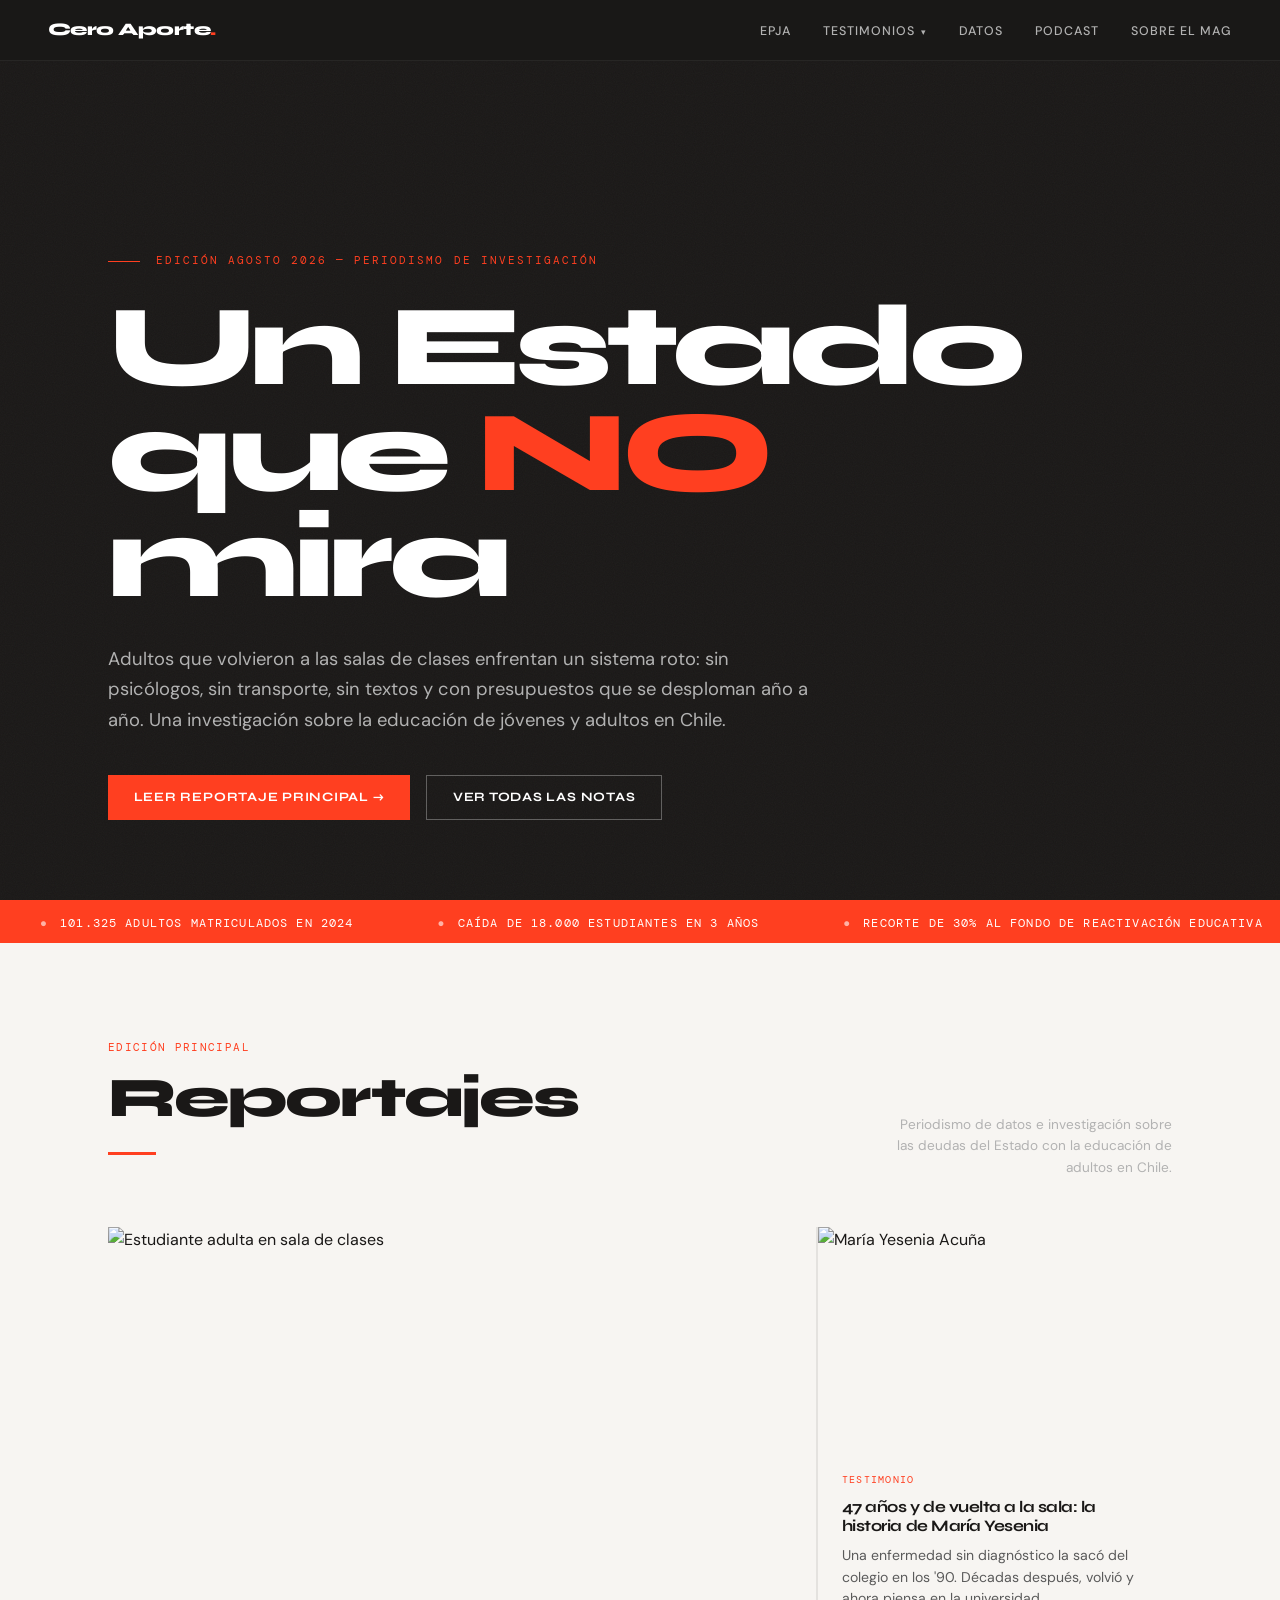
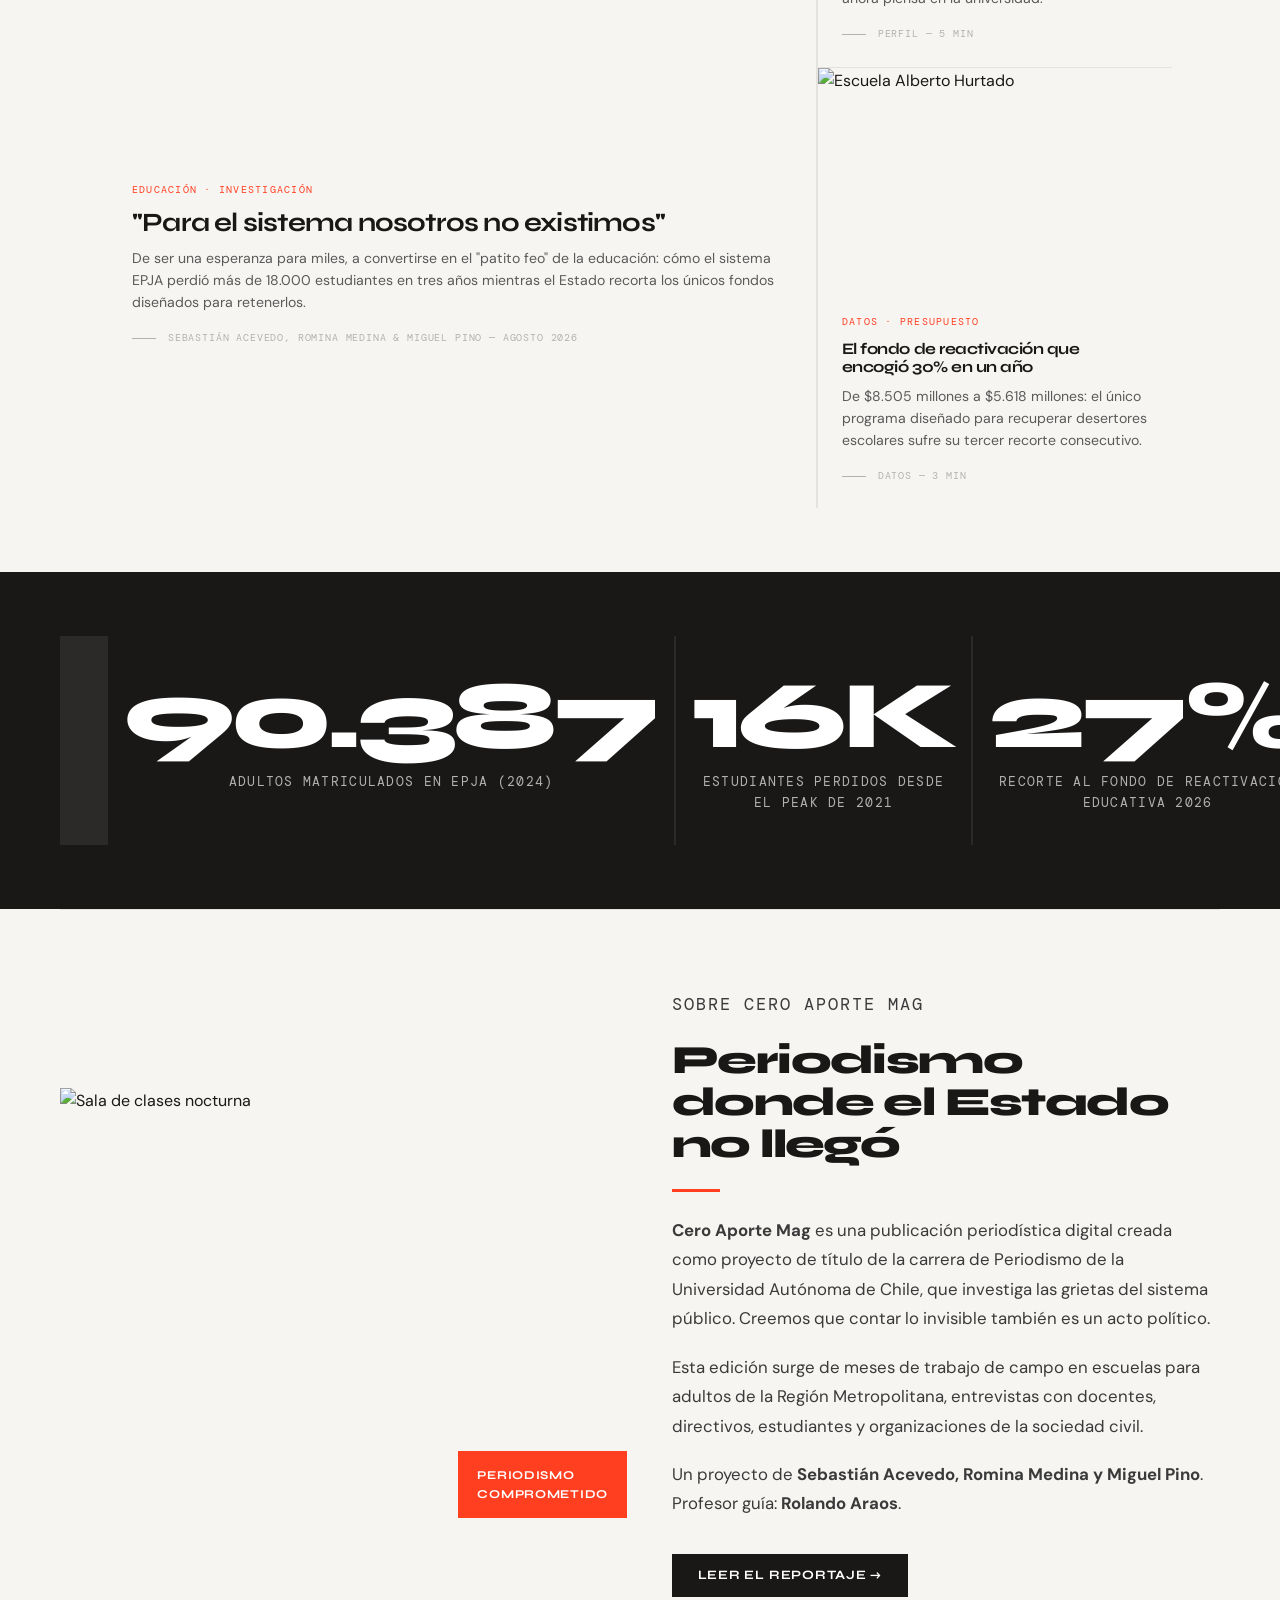
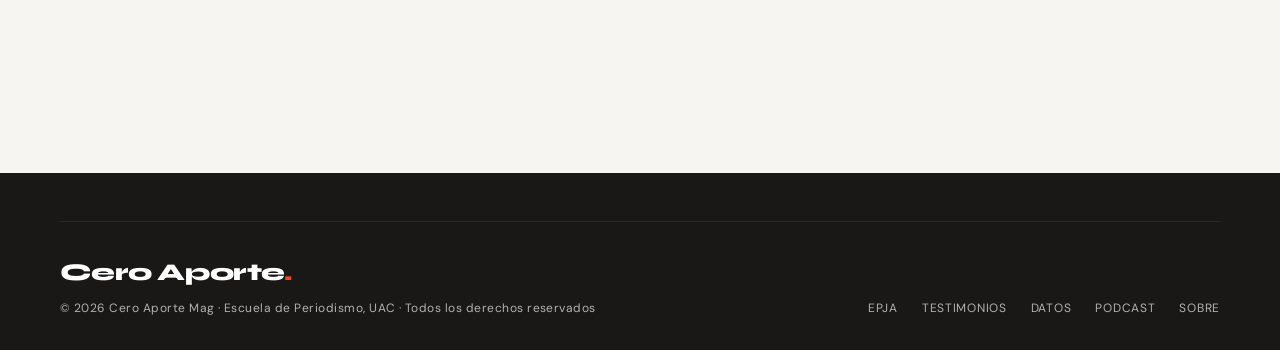
==== index.html @ fa1a77e3 "Update index.html" ====
<!DOCTYPE html>
<html lang="es">
<head>
  <meta charset="UTF-8" />
  <meta name="viewport" content="width=device-width, initial-scale=1.0" />
  <title>Cero Aporte Mag</title>
  <link rel="stylesheet" href="style.css" />
  <style>
    /* ---- PORTADA HERO ---- */
    .hero {
      min-height: 100vh;
      background: var(--black);
      display: flex;
      flex-direction: column;
      justify-content: flex-end;
      padding-bottom: 5rem;
      position: relative;
      overflow: hidden;
    }
    .hero-bg {
      position: absolute;
      inset: 0;
      background:
        linear-gradient(to bottom, rgba(26,24,23,0.55) 0%, rgba(26,24,23,0.92) 70%),
        url('https://i.imgur.com/hhMjm9A.jpeg') center/cover no-repeat;
    }
    .hero-noise {
      position: absolute;
      inset: 0;
      opacity: 0.04;
      background-image: url("data:image/svg+xml,%3Csvg viewBox='0 0 200 200' xmlns='http://www.w3.org/2000/svg'%3E%3Cfilter id='n'%3E%3CfeTurbulence type='fractalNoise' baseFrequency='0.9' numOctaves='4'/%3E%3C/filter%3E%3Crect width='100%25' height='100%25' filter='url(%23n)'/%3E%3C/svg%3E");
      background-size: 200px;
    }
    .hero-inner {
      position: relative;
      z-index: 2;
      max-width: var(--max-w);
      width: 100%;
      margin: 0 auto;
      padding: 0 clamp(1.5rem, 5vw, 3rem);
    }
    .hero-edition {
      font-family: var(--font-mono);
      font-size: 0.7rem;
      letter-spacing: 0.18em;
      text-transform: uppercase;
      color: var(--red);
      margin-bottom: 1.5rem;
      display: flex;
      align-items: center;
      gap: 1rem;
    }
    .hero-edition::before {
      content: '';
      display: inline-block;
      width: 2rem;
      height: 1px;
      background: var(--red);
    }
    .hero-headline {
      font-family: var(--font-display);
      font-size: clamp(3.5rem, 9vw, 8rem);
      font-weight: 800;
      letter-spacing: -0.05em;
      line-height: 0.92;
      color: var(--white);
      margin-bottom: 2rem;
      max-width: 16ch;
    }
    .hero-headline em {
      font-style: normal;
      color: var(--red);
    }
    .hero-deck {
      font-size: clamp(0.95rem, 1.5vw, 1.15rem);
      color: var(--greige);
      max-width: 55ch;
      line-height: 1.65;
      margin-bottom: 2.5rem;
    }
    .hero-actions { display: flex; gap: 1rem; flex-wrap: wrap; }

    /* ---- BAJADA LIVE TICKER ---- */
    .ticker-bar {
      background: var(--red);
      padding: 0.55rem 0;
      overflow: hidden;
      white-space: nowrap;
    }
    .ticker-track {
      display: inline-block;
      animation: ticker 28s linear infinite;
    }
    .ticker-track span {
      font-family: var(--font-mono);
      font-size: 0.72rem;
      letter-spacing: 0.1em;
      text-transform: uppercase;
      color: var(--white);
      padding: 0 2.5rem;
    }
    .ticker-track span::before {
      content: '●';
      margin-right: 0.75rem;
      opacity: 0.6;
    }
    @keyframes ticker {
      from { transform: translateX(0); }
      to   { transform: translateX(-50%); }
    }

    /* ---- GRID EDICIONES ---- */
    .ediciones { padding: 6rem 0 4rem; }
    .ediciones-header {
      display: flex;
      justify-content: space-between;
      align-items: flex-end;
      margin-bottom: 3rem;
      flex-wrap: wrap;
      gap: 1rem;
    }
    .stories-grid {
      display: grid;
      grid-template-columns: 2fr 1fr;
      grid-template-rows: auto auto;
      gap: 1.5px;
      background: rgba(0,0,0,0.08);
    }
    .story-card {
      position: relative;
      overflow: hidden;
      display: block;
      background: var(--cream);
      text-decoration: none;
    }
    .story-card:hover .story-img { transform: scale(1.04); }
    .story-card:hover .story-title { color: var(--red); }
    .story-img {
      width: 100%;
      aspect-ratio: 16/10;
      object-fit: cover;
      transition: transform 0.5s var(--ease-out);
    }
    .story-card.featured .story-img { aspect-ratio: 4/3; }
    .story-body { padding: 1.5rem; }
    .story-rubric {
      font-family: var(--font-mono);
      font-size: 0.65rem;
      letter-spacing: 0.12em;
      text-transform: uppercase;
      color: var(--red);
      margin-bottom: 0.6rem;
    }
    .story-title {
      font-family: var(--font-display);
      font-size: clamp(1.1rem, 2.5vw, 1.65rem);
      font-weight: 700;
      letter-spacing: -0.03em;
      line-height: 1.15;
      color: var(--black);
      transition: color 0.2s;
      margin-bottom: 0.6rem;
    }
    .story-card:not(.featured) .story-title { font-size: 1rem; }
    .story-excerpt {
      font-size: 0.88rem;
      color: #5a5a5a;
      line-height: 1.55;
      display: -webkit-box;
      -webkit-line-clamp: 3;
      -webkit-box-orient: vertical;
      overflow: hidden;
    }
    .story-meta {
      display: flex;
      align-items: center;
      gap: 0.75rem;
      margin-top: 1rem;
      font-family: var(--font-mono);
      font-size: 0.65rem;
      letter-spacing: 0.08em;
      color: var(--greige);
      text-transform: uppercase;
    }
    .story-meta::before {
      content: '';
      display: inline-block;
      width: 1.5rem;
      height: 1px;
      background: var(--greige);
    }

    /* Story card principal ocupa 2 rows */
    .story-card.featured {
      grid-row: 1 / 3;
      grid-column: 1 / 2;
    }

    /* ---- STATS BAND ---- */
    .stats-band {
      background: var(--black);
      color: var(--white);
      padding: 4rem 0;
    }
    .stats-band .container {
      display: grid;
      grid-template-columns: repeat(3, 1fr);
      gap: 1px;
      background: rgba(255,255,255,0.08);
    }
    .stats-band .stat-block { background: var(--black); }
    .stats-band .stat-number { color: var(--white); }
    .stats-band .stat-label { color: var(--greige); }
    .stats-band .stat-block + .stat-block {
      border-left: 1px solid rgba(255,255,255,0.08);
    }

    /* ---- SOBRE EL MAG ---- */
    .about-strip {
      padding: 5rem 0;
      border-top: 1px solid rgba(0,0,0,0.08);
    }
    .about-inner {
      display: grid;
      grid-template-columns: 1fr 1fr;
      gap: 4rem;
      align-items: center;
    }
    .about-img-wrap { position: relative; }
    .about-img-wrap img {
      width: 100%;
      aspect-ratio: 4/3;
      object-fit: cover;
    }
    .about-img-badge {
      position: absolute;
      bottom: -1.2rem;
      right: -1.2rem;
      background: var(--red);
      color: var(--white);
      font-family: var(--font-display);
      font-size: 0.75rem;
      font-weight: 700;
      letter-spacing: 0.06em;
      text-transform: uppercase;
      padding: 0.9rem 1.2rem;
    }
    .about-text p {
      font-size: 1.05rem;
      line-height: 1.75;
      color: #3a3a3a;
      margin-bottom: 1.2rem;
    }

    @media (max-width: 900px) {
      .stories-grid { grid-template-columns: 1fr; }
      .story-card.featured { grid-row: auto; grid-column: auto; }
      .about-inner { grid-template-columns: 1fr; }
      .stats-band .container { grid-template-columns: 1fr; }
    }

    @media (max-width: 768px) {
      .about-text p {
        font-size: 0.95rem;
        line-height: 1.7;
        text-align: left;
        hyphens: none;
        -webkit-hyphens: none;
      }
      .about-inner { gap: 2rem; }
      .about-strip { padding: 3rem clamp(1.5rem, 5vw, 3rem); }
    }
  </style>
</head>
<body>

<!-- NAVEGACIÓN -->
<nav class="nav">
  <a href="index.html" class="nav-logo">Cero Aporte<span>.</span></a>
  <ul class="nav-links">
    <li><a href="reportaje-epja.html">EPJA</a></li>
    <li class="nav-dropdown">
      <a href="testimonios.html">Testimonios</a>
      <ul class="nav-submenu">
        <li><a href="testimonios.html#alberto-hurtado">Escuela Alberto Hurtado</a></li>
        <li><a href="testimonios.html#nuevo-bilbao">Instituto Nuevo Bilbao</a></li>
        <li><a href="testimonios.html#san-juan">Colegio San Juan de Las Condes</a></li>
      </ul>
    </li>
    <li><a href="datos.html">Datos</a></li>
    <li><a href="podcast.html">Podcast</a></li>
    <li><a href="index.html#sobre">Sobre el Mag</a></li>
  </ul>
</nav>

<!-- HERO -->
<section class="hero">
  <div class="hero-bg"></div>
  <div class="hero-noise"></div>
  <div class="hero-inner">
    <p class="hero-edition">Edición agosto 2026 — Periodismo de investigación</p>
    <h1 class="hero-headline">Un Estado que <em>NO</em> mira</h1>
    <p class="hero-deck">
      Adultos que volvieron a las salas de clases enfrentan un sistema roto: sin psicólogos, sin transporte, sin textos y con presupuestos que se desploman año a año. Una investigación sobre la educación de jóvenes y adultos en Chile.
    </p>
    <div class="hero-actions">
      <a href="reportaje-epja.html" class="btn btn-red">Leer reportaje principal →</a>
      <a href="#ediciones" class="btn btn-ghost">Ver todas las notas</a>
    </div>
  </div>
</section>

<!-- TICKER -->
<div class="ticker-bar" aria-hidden="true">
  <div class="ticker-track">
    <span>101.325 adultos matriculados en 2024</span>
    <span>Caída de 18.000 estudiantes en 3 años</span>
    <span>Recorte de 30% al Fondo de Reactivación Educativa</span>
    <span>EPJA: el nivel más bajo de matrícula en 9 años</span>
    <span>Sin psicólogos ni asistentes sociales en las escuelas nocturnas</span>
    <span>101.325 adultos matriculados en 2024</span>
    <span>Caída de 18.000 estudiantes en 3 años</span>
    <span>Recorte de 30% al Fondo de Reactivación Educativa</span>
    <span>EPJA: el nivel más bajo de matrícula en 9 años</span>
    <span>Sin psicólogos ni asistentes sociales en las escuelas nocturnas</span>
  </div>
</div>

<!-- GRID EDICIONES -->
<section class="ediciones" id="ediciones">
  <div class="container">
    <div class="ediciones-header reveal">
      <div>
        <p class="eyebrow">Edición principal</p>
        <h2 class="section-title">Reportajes</h2>
        <div class="rule-red"></div>
      </div>
      <p style="font-size:0.85rem;color:var(--greige);max-width:32ch;text-align:right;line-height:1.6;">
        Periodismo de datos e investigación sobre las deudas del Estado con la educación de adultos en Chile.
      </p>
    </div>

    <div class="stories-grid">
      <!-- CARD PRINCIPAL -->
      <a href="reportaje-epja.html" class="story-card featured reveal">
        <img class="story-img" src="https://i.imgur.com/mgB8DC3.jpeg" alt="Estudiante adulta en sala de clases" />
        <div class="story-body">
          <p class="story-rubric">Educación · Investigación</p>
          <h3 class="story-title">"Para el sistema nosotros no existimos"</h3>
          <p class="story-excerpt">De ser una esperanza para miles, a convertirse en el "patito feo" de la educación: cómo el sistema EPJA perdió más de 18.000 estudiantes en tres años mientras el Estado recorta los únicos fondos diseñados para retenerlos.</p>
          <div class="story-meta">Sebastián Acevedo, Romina Medina &amp; Miguel Pino — Agosto 2026</div>
        </div>
      </a>

      <!-- CARD SECUNDARIA 1 -->
      <a href="testimonios.html" class="story-card reveal">
        <img class="story-img" src="https://i.imgur.com/ohuOxqa.jpeg"alt="María Yesenia Acuña" />
        <div class="story-body">
          <p class="story-rubric">Testimonio</p>
          <h3 class="story-title">47 años y de vuelta a la sala: la historia de María Yesenia</h3>
          <p class="story-excerpt">Una enfermedad sin diagnóstico la sacó del colegio en los '90. Décadas después, volvió y ahora piensa en la universidad.</p>
          <div class="story-meta">Perfil — 5 min</div>
        </div>
      </a>

      <!-- CARD SECUNDARIA 2 -->
      <a href="reportaje-epja.html#presupuesto" class="story-card reveal">
        <img class="story-img" src="https://i.imgur.com/HYOk846.jpeg" alt="Escuela Alberto Hurtado" />
        <div class="story-body">
          <p class="story-rubric">Datos · Presupuesto</p>
          <h3 class="story-title">El fondo de reactivación que encogió 30% en un año</h3>
          <p class="story-excerpt">De $8.505 millones a $5.618 millones: el único programa diseñado para recuperar desertores escolares sufre su tercer recorte consecutivo.</p>
          <div class="story-meta">Datos — 3 min</div>
        </div>
      </a>
    </div>
  </div>
</section>

<!-- STATS BAND -->
<div class="stats-band">
  <div class="container">
    <div class="stat-block">
      <span class="stat-number" data-target="101325">0</span>
      <span class="stat-label">Adultos matriculados en EPJA (2024)</span>
    </div>
    <div class="stat-block">
      <span class="stat-number" data-target="18" data-suffix="K">0</span>
      <span class="stat-label">Estudiantes perdidos desde el peak de 2021</span>
    </div>
    <div class="stat-block">
      <span class="stat-number" data-target="30" data-suffix="%">0</span>
      <span class="stat-label">Recorte al Fondo de Reactivación Educativa 2026</span>
    </div>
  </div>
</div>

<!-- SOBRE EL MAG -->
<section class="about-strip container" id="sobre">
  <div class="about-inner">
    <div class="about-img-wrap reveal">
      <img src="https://i.imgur.com/vQ3bv6G.jpeg" alt="Sala de clases nocturna" />
      <div class="about-img-badge">Periodismo<br>comprometido</div>
    </div>
    <div class="about-text reveal">
      <p class="eyebrow">Sobre Cero Aporte Mag</p>
      <h2 class="section-title" style="font-size:clamp(1.8rem,3.5vw,2.5rem);">Periodismo donde el Estado no llegó</h2>
      <div class="rule-red"></div>
          <p style="text-align:left;">
        <strong>Cero Aporte Mag</strong> es una publicación periodística
        digital creada como proyecto de título de la carrera de Periodismo
        de la Universidad Autónoma de Chile, que investiga las grietas del
        sistema público. Creemos que contar lo invisible también es un acto político.
      </p>
      <p style="text-align:left;">
        Esta edición surge de meses de trabajo de campo
        en escuelas para adultos de la Región Metropolitana,
        entrevistas con docentes, directivos, estudiantes
        y organizaciones de la sociedad civil.
      </p>
      <p style="text-align:left;">
        Un proyecto de <strong>Sebastián Acevedo, Romina Medina y Miguel Pino</strong>.<br>
        Profesor guía: <strong>Rolando Araos</strong>.
      </p>
      <a href="reportaje-epja.html" class="btn btn-dark" style="margin-top:1rem;">Leer el reportaje →</a>
    </div>
  </div>
</section>

<!-- FOOTER -->
<footer class="site-footer">
  <div class="footer-inner">
    <div>
      <div class="footer-brand">Cero Aporte<span>.</span></div>
      <p class="footer-copy">© 2026 Cero Aporte Mag · Escuela de Periodismo, UAC · Todos los derechos reservados</p>
    </div>
    <nav class="footer-nav">
      <a href="reportaje-epja.html">EPJA</a>
      <a href="testimonios.html">Testimonios</a>
      <a href="datos.html">Datos</a>
      <a href="podcast.html">Podcast</a>
      <a href="index.html#sobre">Sobre</a>
    </nav>
  </div>
</footer>

<script src="main.js"></script>
</body>
</html>
---- style.css ----
/* ============================================
   CERO APORTE MAG — Global Stylesheet
   Basado en brand book Type/Code
   ============================================ */

@import url('https://fonts.googleapis.com/css2?family=Syne:wght@400;600;700;800&family=DM+Sans:ital,opsz,wght@0,9..40,300;0,9..40,400;0,9..40,500;0,9..40,700;1,9..40,300;1,9..40,400&family=DM+Mono:wght@400;500&display=swap');

/* ---- TOKENS ---- */
:root {
  --black:   #1A1817;
  --white:   #FFFFFF;
  --red:     #FF3F20;
  --greige:  #B2B2B2;
  --ink:     #1C2534;
  --cream:   #F7F5F2;
  --red-dim: rgba(255,63,32,0.12);

  --font-display: 'Syne', sans-serif;
  --font-body:    'DM Sans', sans-serif;
  --font-mono:    'DM Mono', monospace;

  --ease-out: cubic-bezier(0.16, 1, 0.3, 1);
  --max-w: 1160px;
  --col-gap: clamp(1rem, 4vw, 3rem);
}

/* ---- RESET ---- */
*, *::before, *::after { box-sizing: border-box; margin: 0; padding: 0; }
html { scroll-behavior: smooth; font-size: 16px; }
body {
  font-family: var(--font-body);
  background: var(--cream);
  color: var(--black);
  line-height: 1.6;
  -webkit-font-smoothing: antialiased;
}
img { max-width: 100%; display: block; }
a { color: inherit; text-decoration: none; }

/* ---- NAVEGACIÓN ---- */
.nav {
  position: fixed;
  top: 0; left: 0; right: 0;
  z-index: 100;
  display: flex;
  align-items: center;
  justify-content: space-between;
  padding: 1rem clamp(1.5rem, 5vw, 3rem);
  background: rgba(26,24,23,0.96);
  backdrop-filter: blur(12px);
  border-bottom: 1px solid rgba(255,255,255,0.06);
}
.nav-logo {
  font-family: var(--font-display);
  font-size: 1.1rem;
  font-weight: 800;
  color: var(--white);
  letter-spacing: -0.03em;
}
.nav-logo span { color: var(--red); }
.nav-links {
  display: flex;
  gap: 2rem;
  list-style: none;
}
.nav-links a {
  color: var(--greige);
  font-size: 0.78rem;
  font-weight: 500;
  letter-spacing: 0.08em;
  text-transform: uppercase;
  transition: color 0.2s;
}
.nav-links a:hover { color: var(--white); }

/* ---- BOTONES ---- */
.btn {
  display: inline-flex;
  align-items: center;
  gap: 0.5rem;
  padding: 0.7rem 1.6rem;
  font-family: var(--font-display);
  font-size: 0.8rem;
  font-weight: 700;
  letter-spacing: 0.06em;
  text-transform: uppercase;
  border: none;
  cursor: pointer;
  transition: all 0.2s;
}
.btn-red    { background: var(--red); color: var(--white); }
.btn-red:hover { background: #e5361a; }
.btn-ghost  { background: transparent; color: var(--white); border: 1px solid rgba(255,255,255,0.3); }
.btn-ghost:hover { border-color: var(--white); }
.btn-dark   { background: var(--black); color: var(--white); }
.btn-dark:hover { background: var(--ink); }

/* ---- FOOTER ---- */
.site-footer {
  background: var(--black);
  color: var(--greige);
  padding: 3rem clamp(1.5rem, 5vw, 3rem) 2rem;
  margin-top: 6rem;
}
.footer-inner {
  max-width: var(--max-w);
  margin: 0 auto;
  display: grid;
  grid-template-columns: 1fr auto;
  gap: 2rem;
  align-items: end;
  border-top: 1px solid rgba(255,255,255,0.08);
  padding-top: 2rem;
}
.footer-brand {
  font-family: var(--font-display);
  font-size: 1.5rem;
  font-weight: 800;
  color: var(--white);
  letter-spacing: -0.03em;
  margin-bottom: 0.4rem;
}
.footer-brand span { color: var(--red); }
.footer-copy {
  font-size: 0.75rem;
  letter-spacing: 0.04em;
}
.footer-nav { display: flex; gap: 1.5rem; flex-wrap: wrap; justify-content: flex-end; }
.footer-nav a {
  font-size: 0.75rem;
  letter-spacing: 0.06em;
  text-transform: uppercase;
  color: var(--greige);
  transition: color 0.2s;
}
.footer-nav a:hover { color: var(--red); }

/* ---- UTILIDADES ---- */
.container {
  max-width: var(--max-w);
  margin: 0 auto;
  padding: 0 clamp(1.5rem, 5vw, 3rem);
}
.eyebrow {
  font-family: var(--font-mono);
  font-size: 0.7rem;
  letter-spacing: 0.12em;
  text-transform: uppercase;
  color: var(--red);
  margin-bottom: 0.75rem;
}
.section-title {
  font-family: var(--font-display);
  font-size: clamp(2rem, 5vw, 3.5rem);
  font-weight: 800;
  letter-spacing: -0.04em;
  line-height: 1.05;
  color: var(--black);
}
.rule-red {
  width: 3rem;
  height: 3px;
  background: var(--red);
  margin: 1.5rem 0;
}

/* ---- FADE-IN ON SCROLL ---- */
.reveal {
  opacity: 0;
  transform: translateY(24px);
  transition: opacity 0.7s var(--ease-out), transform 0.7s var(--ease-out);
}
.reveal.visible {
  opacity: 1;
  transform: none;
}

/* ---- INTERACTIVO: FLIP CARD ---- */
.flip-card {
  perspective: 1000px;
  cursor: pointer;
}
.flip-card-inner {
  position: relative;
  width: 100%;
  height: 100%;
  transition: transform 0.6s var(--ease-out);
  transform-style: preserve-3d;
}
.flip-card:hover .flip-card-inner,
.flip-card.flipped .flip-card-inner {
  transform: rotateY(180deg);
}
.flip-card-front,
.flip-card-back {
  position: absolute;
  width: 100%; height: 100%;
  backface-visibility: hidden;
  display: flex;
  flex-direction: column;
  justify-content: center;
  padding: 1.5rem;
}
.flip-card-back { transform: rotateY(180deg); }

/* ---- INTERACTIVO: PROGRESS BAR ---- */
.progress-bar {
  height: 6px;
  background: rgba(0,0,0,0.1);
  border-radius: 3px;
  overflow: hidden;
  margin: 0.5rem 0;
}
.progress-fill {
  height: 100%;
  background: var(--red);
  border-radius: 3px;
  width: 0%;
  transition: width 1.2s var(--ease-out);
}

/* ---- INTERACTIVO: TABS ---- */
.tabs { display: flex; gap: 0; border-bottom: 2px solid rgba(0,0,0,0.08); margin-bottom: 2rem; }
.tab-btn {
  padding: 0.75rem 1.5rem;
  font-family: var(--font-display);
  font-size: 0.82rem;
  font-weight: 700;
  letter-spacing: 0.04em;
  text-transform: uppercase;
  background: none;
  border: none;
  border-bottom: 2px solid transparent;
  margin-bottom: -2px;
  cursor: pointer;
  color: var(--greige);
  transition: all 0.2s;
}
.tab-btn.active { color: var(--black); border-bottom-color: var(--red); }
.tab-panel { display: none; }
.tab-panel.active { display: block; }

/* ---- PULL QUOTE ---- */
.pull-quote {
  border-left: 4px solid var(--red);
  padding: 1.5rem 2rem;
  margin: 2.5rem 0;
  background: var(--red-dim);
}
.pull-quote blockquote {
  font-family: var(--font-display);
  font-size: clamp(1.15rem, 2.5vw, 1.5rem);
  font-weight: 600;
  line-height: 1.35;
  color: var(--black);
  font-style: italic;
}
.pull-quote cite {
  display: block;
  margin-top: 0.75rem;
  font-size: 0.8rem;
  font-family: var(--font-mono);
  letter-spacing: 0.08em;
  text-transform: uppercase;
  color: var(--red);
  font-style: normal;
}

/* ---- STAT COUNTER ---- */
.stat-block {
  text-align: center;
  padding: 2rem 1rem;
}
.stat-number {
  font-family: var(--font-display);
  font-size: clamp(3rem, 8vw, 6rem);
  font-weight: 800;
  letter-spacing: -0.05em;
  color: var(--black);
  line-height: 1;
  display: block;
}
.stat-label {
  font-size: 0.8rem;
  font-family: var(--font-mono);
  letter-spacing: 0.1em;
  text-transform: uppercase;
  color: var(--greige);
  margin-top: 0.5rem;
  display: block;
}

/* ---- IMAGEN CON CAPTION ---- */
.img-block { margin: 2.5rem 0; }
.img-block img { width: 100%; object-fit: cover; }
.img-caption {
  font-size: 0.72rem;
  font-family: var(--font-mono);
  color: var(--greige);
  letter-spacing: 0.06em;
  margin-top: 0.5rem;
  padding-top: 0.5rem;
  border-top: 1px solid rgba(0,0,0,0.1);
}

/* ---- TIMELINE ---- */
.timeline { position: relative; padding-left: 2rem; }
.timeline::before {
  content: '';
  position: absolute;
  left: 0.4rem; top: 0; bottom: 0;
  width: 2px;
  background: linear-gradient(to bottom, var(--red), var(--greige));
}
.timeline-item {
  position: relative;
  margin-bottom: 2.5rem;
  opacity: 0;
  transform: translateX(-12px);
  transition: all 0.5s var(--ease-out);
}
.timeline-item.visible { opacity: 1; transform: none; }
.timeline-dot {
  position: absolute;
  left: -1.7rem;
  top: 0.25rem;
  width: 0.85rem;
  height: 0.85rem;
  border-radius: 50%;
  background: var(--red);
  border: 2px solid var(--cream);
  box-shadow: 0 0 0 2px var(--red);
}
.timeline-year {
  font-family: var(--font-mono);
  font-size: 0.72rem;
  letter-spacing: 0.1em;
  color: var(--red);
  text-transform: uppercase;
  margin-bottom: 0.25rem;
}
.timeline-text {
  font-family: var(--font-display);
  font-size: 0.95rem;
  font-weight: 600;
  color: var(--black);
  margin-bottom: 0.3rem;
}
.timeline-desc {
  font-size: 0.85rem;
  color: #5a5a5a;
  line-height: 1.5;
}

/* ---- BAR CHART (on dark backgrounds) ---- */
.bar-year  { color: rgba(255,255,255,0.85); }
.bar-value { color: rgba(255,255,255,0.85); }
.bar-legend-item { color: rgba(255,255,255,0.7); }
.chart-subtitle   { color: rgba(255,255,255,0.5); }

/* ---- PLACEHOLDER SECTIONS (testimonios / podcast) ---- */
.placeholder-section {
  display: flex;
  flex-direction: column;
  align-items: center;
  justify-content: center;
  text-align: center;
  padding: 6rem clamp(1.5rem, 5vw, 3rem);
  border: 2px dashed rgba(178,178,178,0.3);
  border-radius: 4px;
  margin: 3rem 0;
  background: rgba(255,255,255,0.4);
}
.placeholder-icon {
  font-size: 3rem;
  margin-bottom: 1.5rem;
  opacity: 0.4;
}
.placeholder-title {
  font-family: var(--font-display);
  font-size: 1.4rem;
  font-weight: 700;
  color: var(--black);
  letter-spacing: -0.03em;
  margin-bottom: 0.75rem;
}
.placeholder-desc {
  font-size: 0.9rem;
  color: var(--greige);
  max-width: 36ch;
  line-height: 1.6;
}

/* ---- RESPONSIVE 900px ---- */
@media (max-width: 900px) {
  .nav-links { gap: 1.2rem; }
}

/* ---- RESPONSIVE 768px ---- */
@media (max-width: 768px) {
  .nav-links { display: none; }
  .footer-inner { grid-template-columns: 1fr; }
  .footer-nav { justify-content: flex-start; }

  /* Fix texto about en mobile */
  .about-text p {
    font-size: 0.95rem;
    line-height: 1.7;
    text-align: left;
    -webkit-hyphens: none;
    hyphens: none;
  }
  .about-inner { gap: 2rem; }
  .about-strip { padding: 3rem clamp(1.5rem, 5vw, 3rem); }
}
/* ---- MENÚ DESPLEGABLE (Testimonios) ---- */
.nav-dropdown { position: relative; }
.nav-dropdown > a::after {
  content: '▾';
  margin-left: 0.35rem;
  font-size: 0.7em;
}
.nav-submenu {
  position: absolute;
  top: calc(100% + 0.9rem);
  left: -1.2rem;
  min-width: 260px;
  list-style: none;
  background: rgba(26,24,23,0.98);
  border-top: 2px solid var(--red);
  padding: 0.5rem 0;
  opacity: 0;
  visibility: hidden;
  transform: translateY(6px);
  transition: opacity 0.2s, transform 0.2s, visibility 0.2s;
}
.nav-submenu::before {
  content: '';
  position: absolute;
  left: 0; right: 0;
  top: -1rem;
  height: 1rem;
}
.nav-dropdown:hover .nav-submenu,
.nav-dropdown:focus-within .nav-submenu {
  opacity: 1;
  visibility: visible;
  transform: none;
}
.nav-submenu a {
  display: block;
  padding: 0.6rem 1.2rem;
  white-space: nowrap;
  text-transform: none;
  letter-spacing: 0.02em;
  font-size: 0.85rem;
}
.nav-submenu a:hover { background: rgba(255,255,255,0.06); }
.escuela-titulo { scroll-margin-top: 6rem; }
/* Página actual en el menú */
.nav-links a[aria-current="page"] { color: var(--white); }
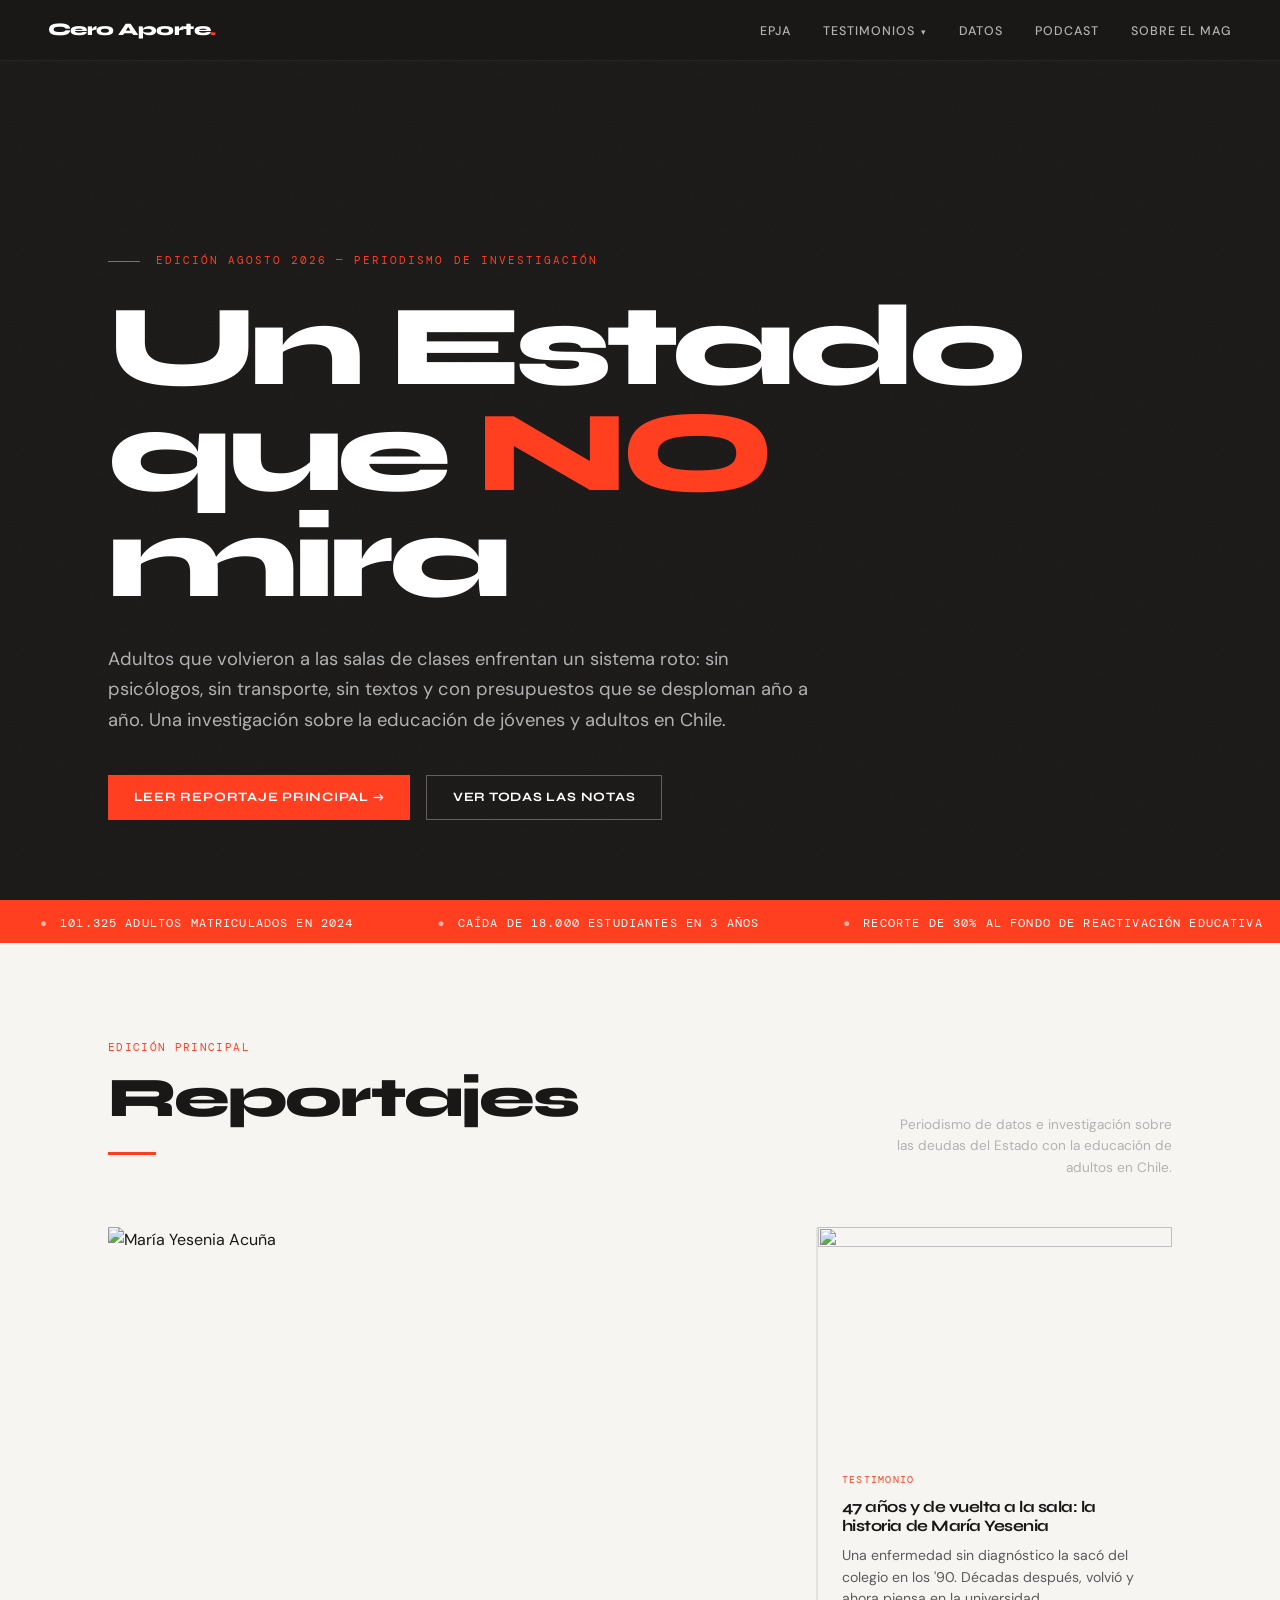
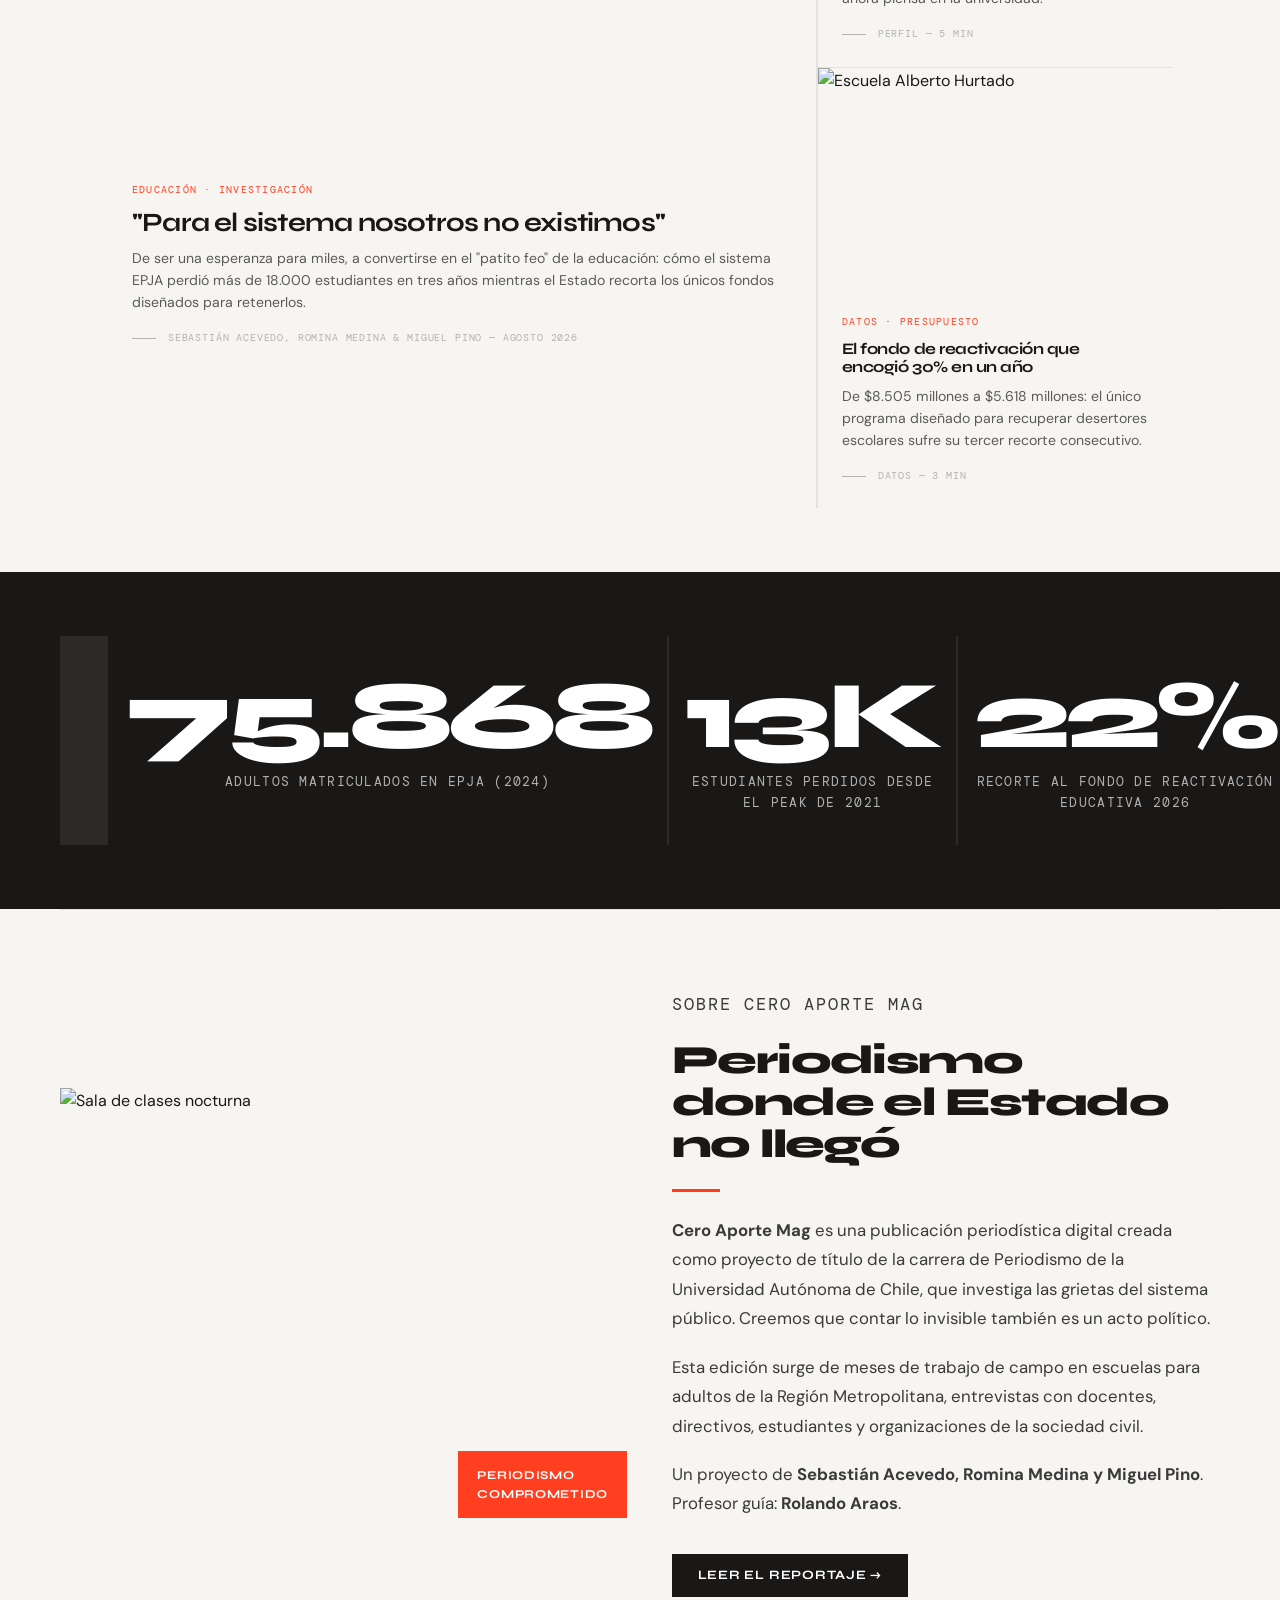
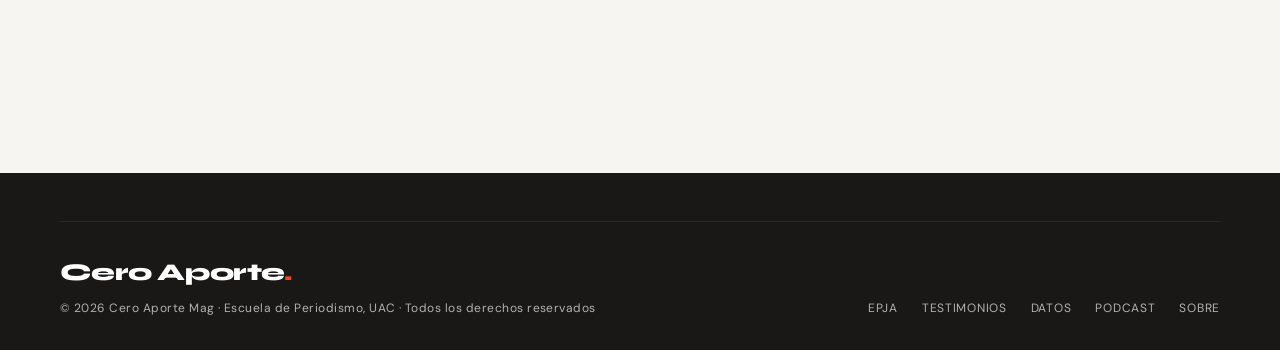
==== commit 5e9aa863: "Update index.html" ====
--- a/index.html
+++ b/index.html
@@ -343,7 +343,7 @@
     <div class="stories-grid">
       <!-- CARD PRINCIPAL -->
       <a href="reportaje-epja.html" class="story-card featured reveal">
-        <img class="story-img" src="https://i.imgur.com/mgB8DC3.jpeg" alt="Estudiante adulta en sala de clases" />
+                <img class="story-img" src="https://i.imgur.com/ohuOxqa.jpeg" alt="María Yesenia Acuña" style="object-position: center 25%;" />
         <div class="story-body">
           <p class="story-rubric">Educación · Investigación</p>
           <h3 class="story-title">"Para el sistema nosotros no existimos"</h3>
@@ -354,7 +354,7 @@
 
       <!-- CARD SECUNDARIA 1 -->
       <a href="testimonios.html" class="story-card reveal">
-        <img class="story-img" src="https://i.imgur.com/ohuOxqa.jpeg"alt="María Yesenia Acuña" />
+        <img class="story-img" src=alt="María Yesenia Acuña" />
         <div class="story-body">
           <p class="story-rubric">Testimonio</p>
           <h3 class="story-title">47 años y de vuelta a la sala: la historia de María Yesenia</h3>
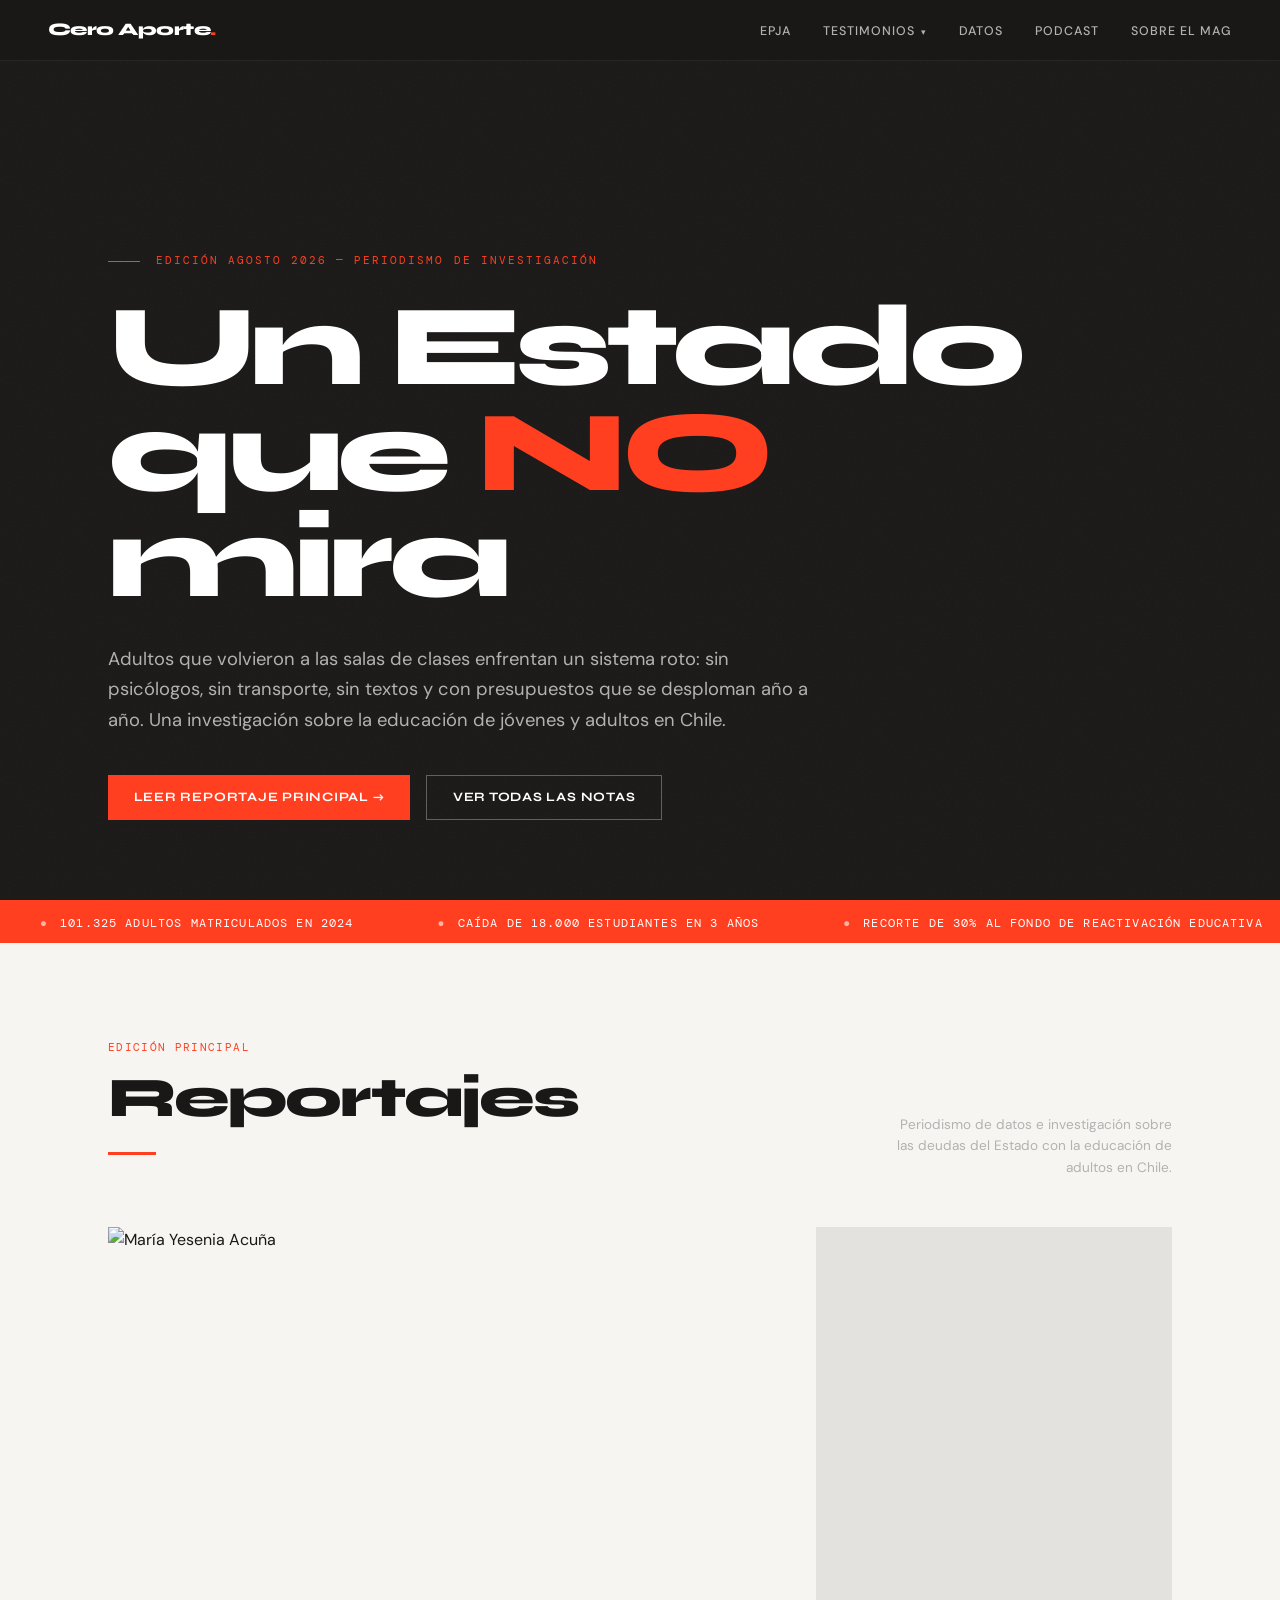
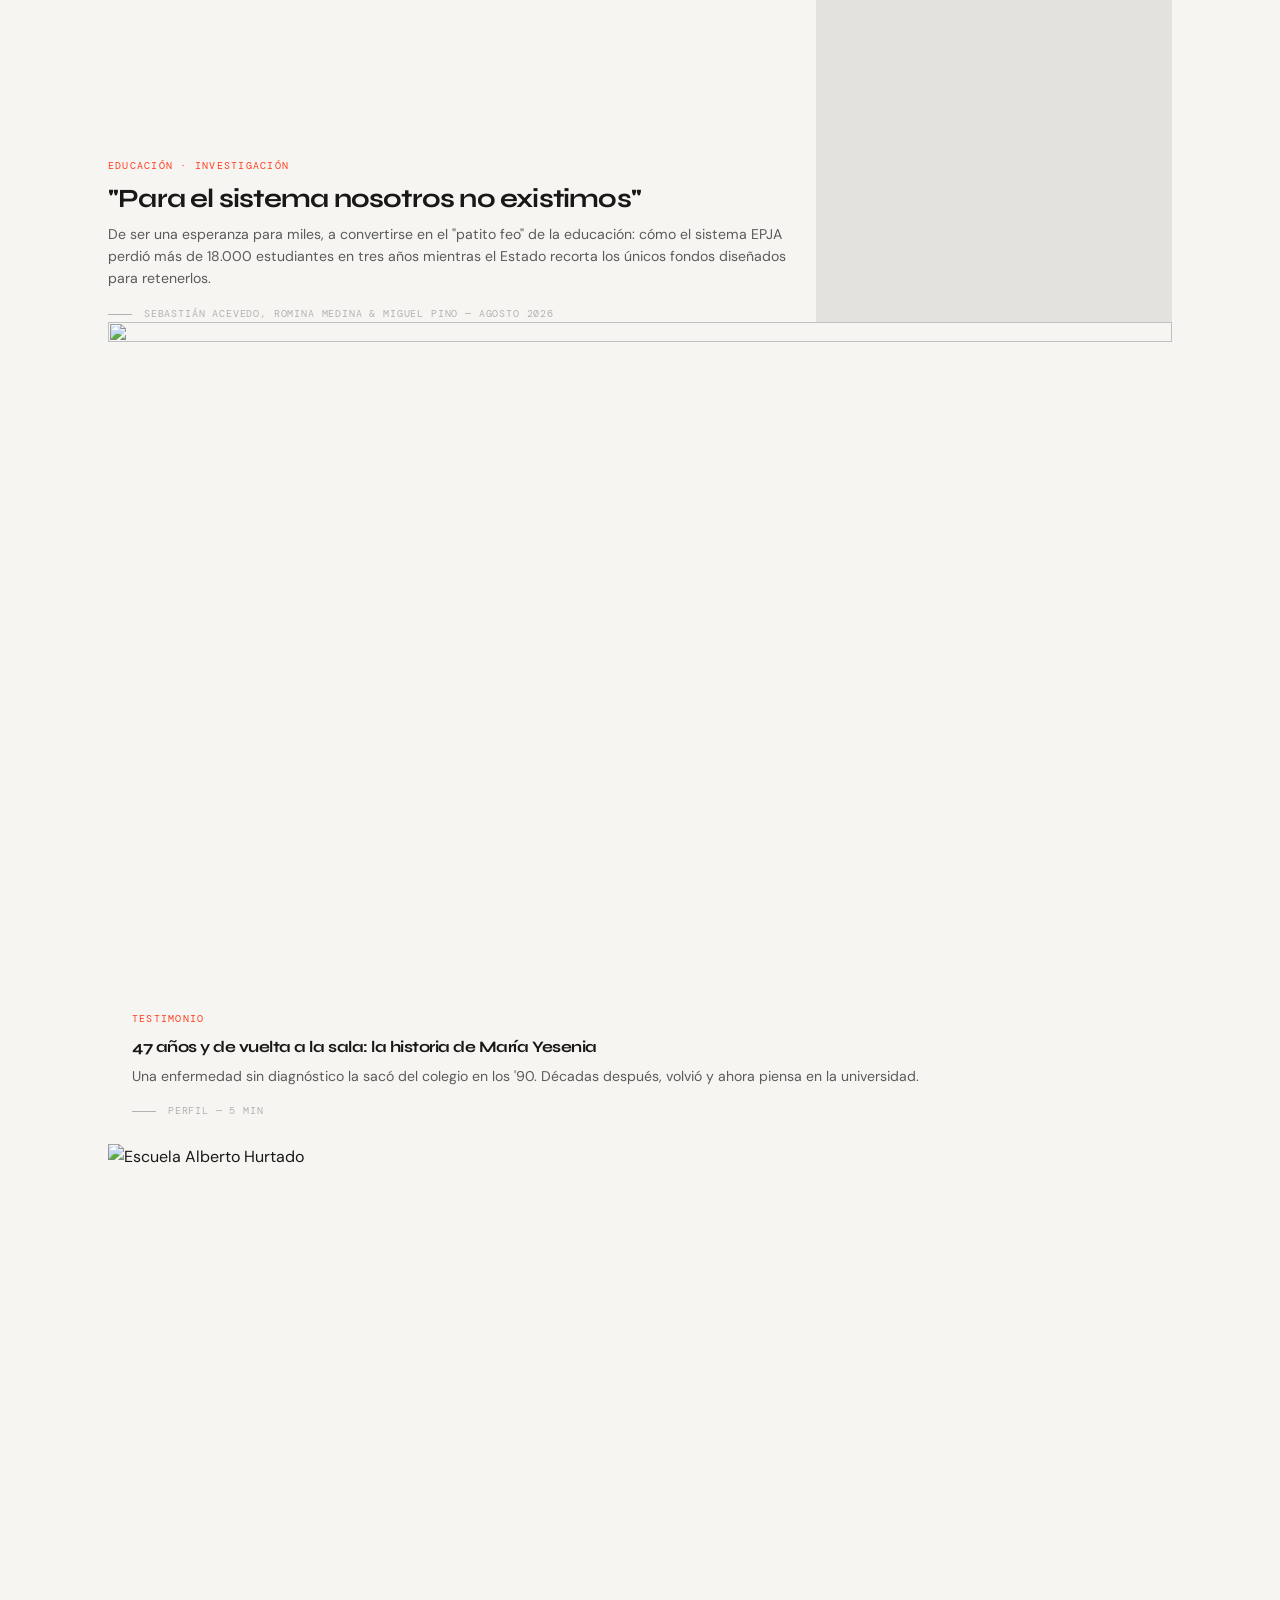
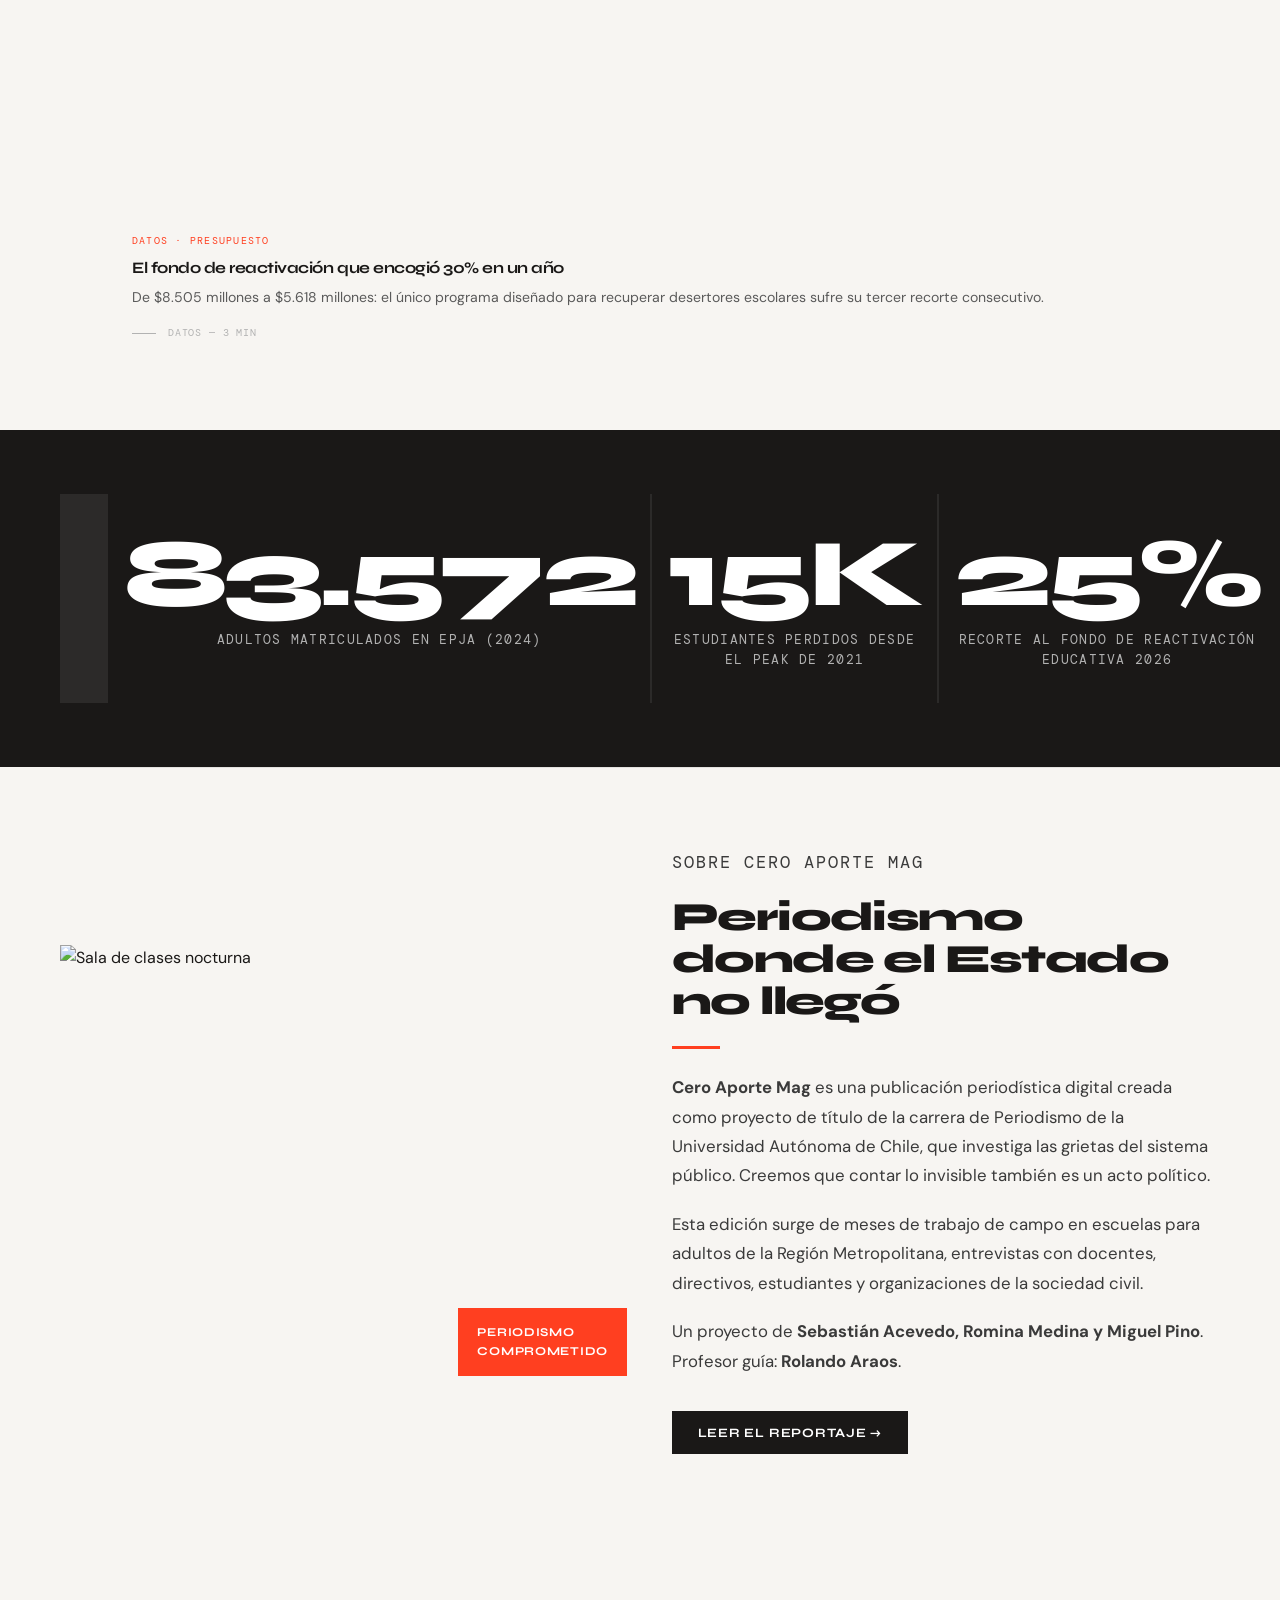
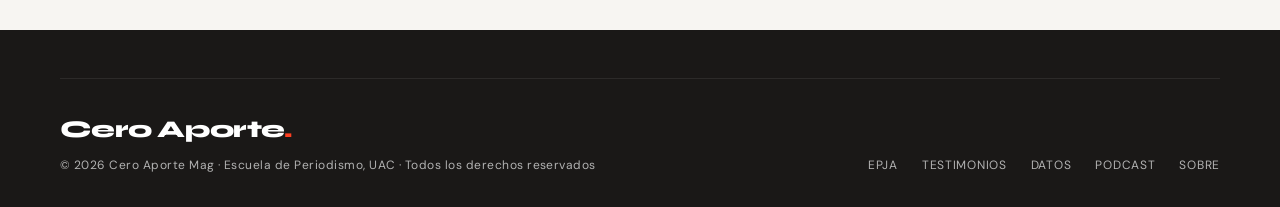
==== commit eacad942: "Update index.html" ====
--- a/index.html
+++ b/index.html
@@ -343,7 +343,7 @@
     <div class="stories-grid">
       <!-- CARD PRINCIPAL -->
       <a href="reportaje-epja.html" class="story-card featured reveal">
-                <img class="story-img" src="https://i.imgur.com/ohuOxqa.jpeg" alt="María Yesenia Acuña" style="object-position: center 25%;" />
+                <img class="story-img" src="https://i.imgur.com/ohuOxqa.jpeg" alt="María Yesenia Acuña"
         <div class="story-body">
           <p class="story-rubric">Educación · Investigación</p>
           <h3 class="story-title">"Para el sistema nosotros no existimos"</h3>
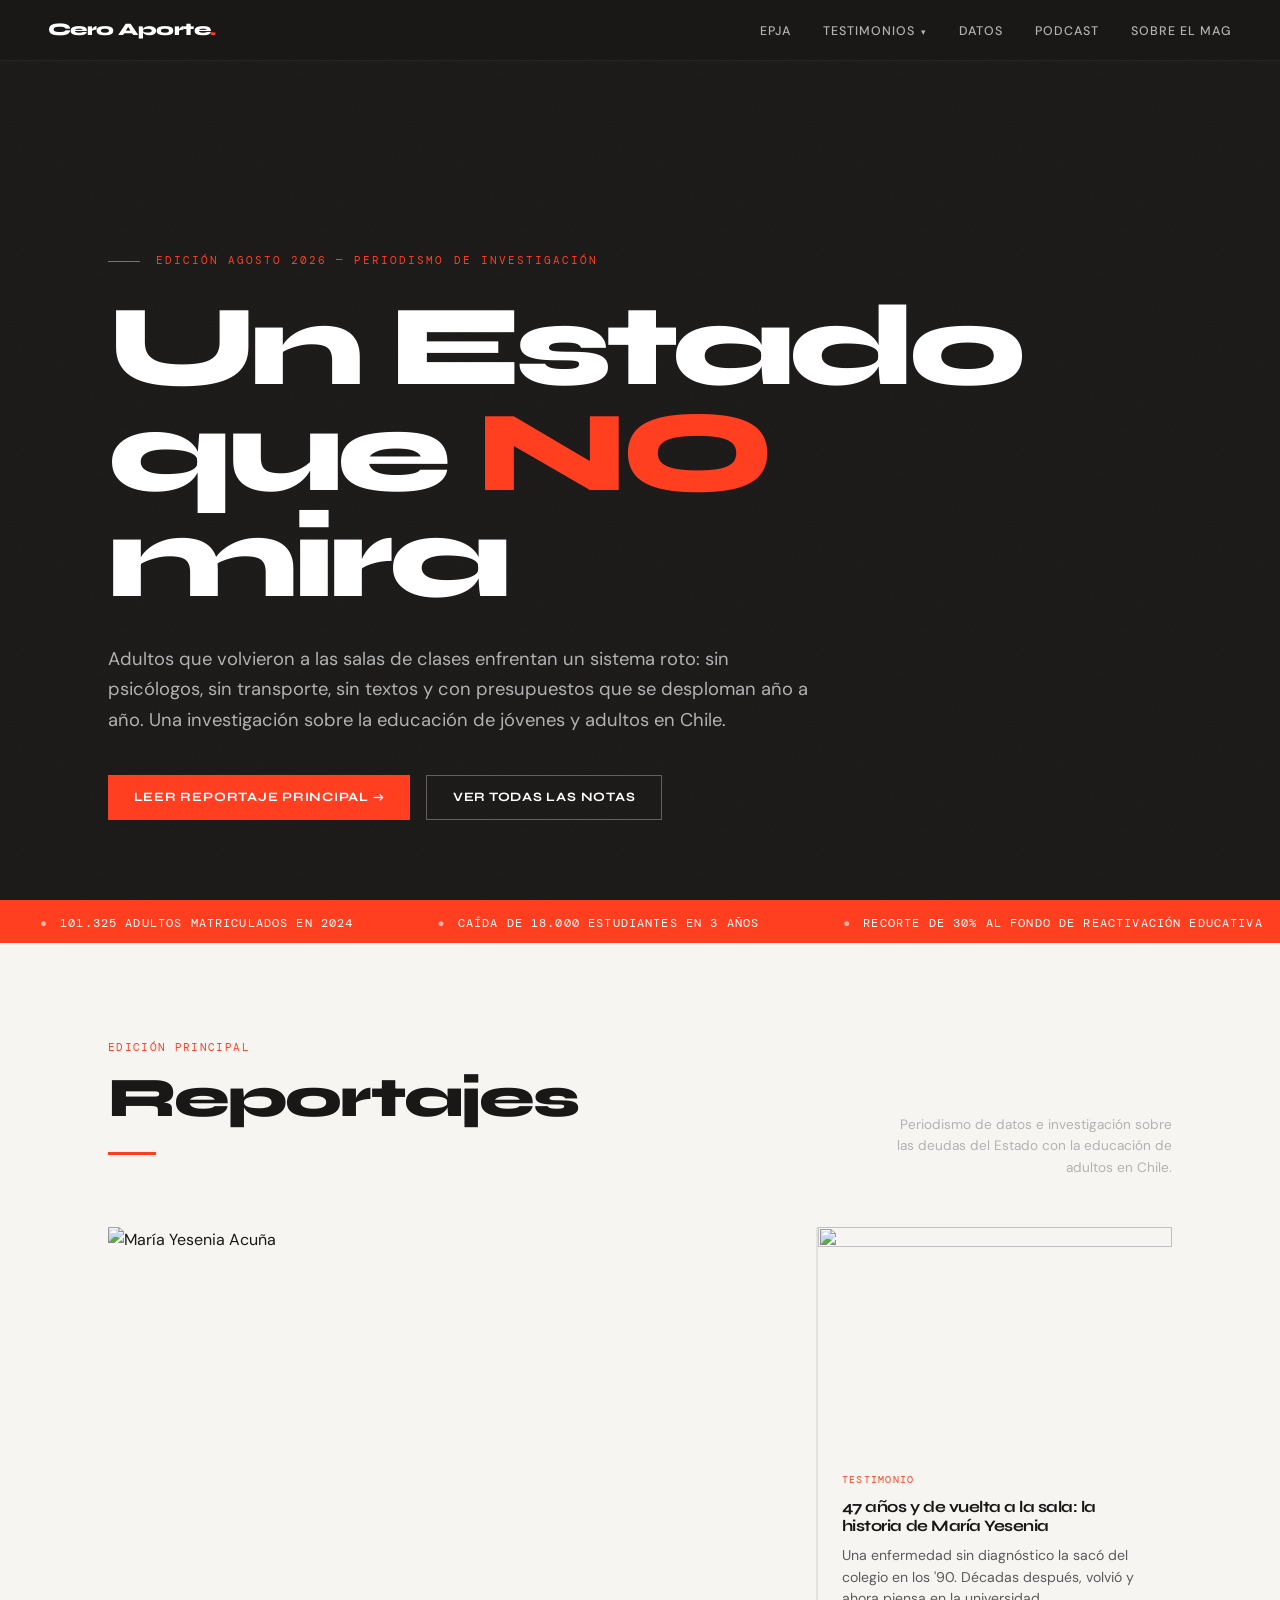
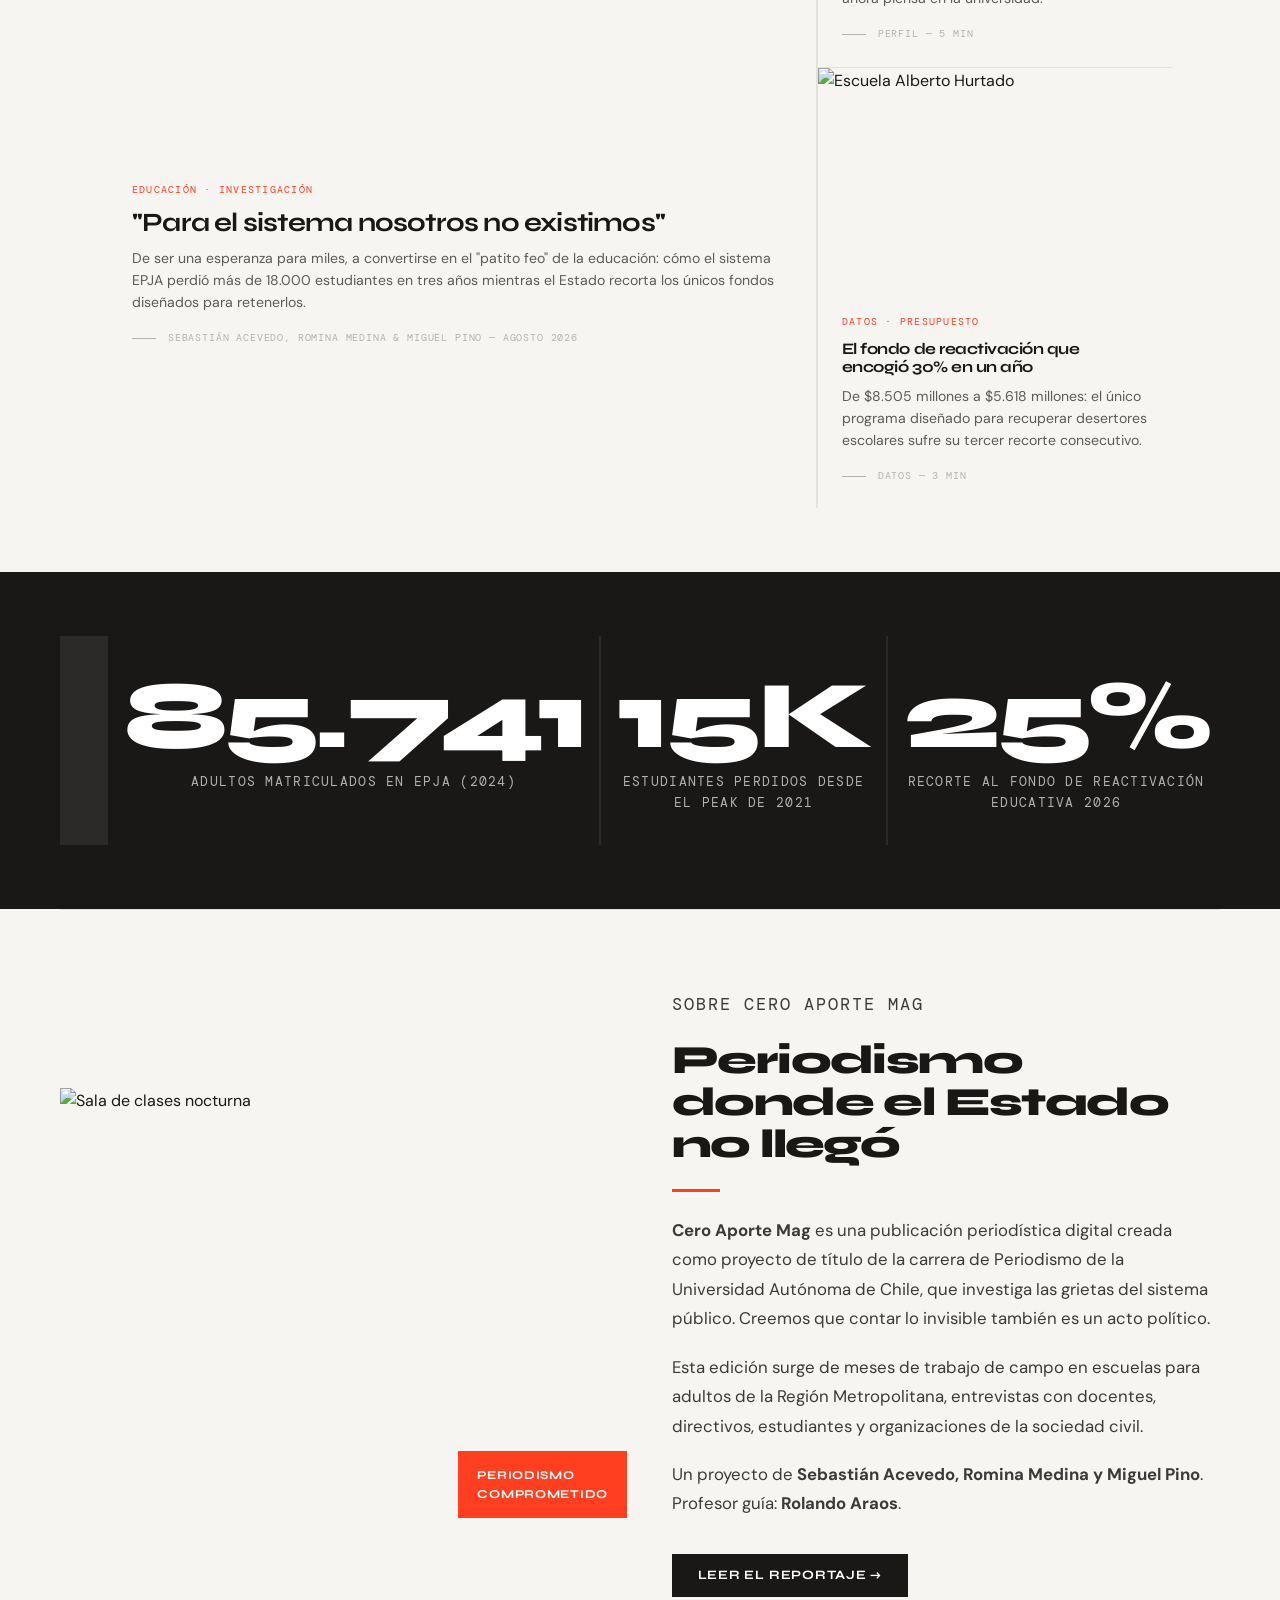
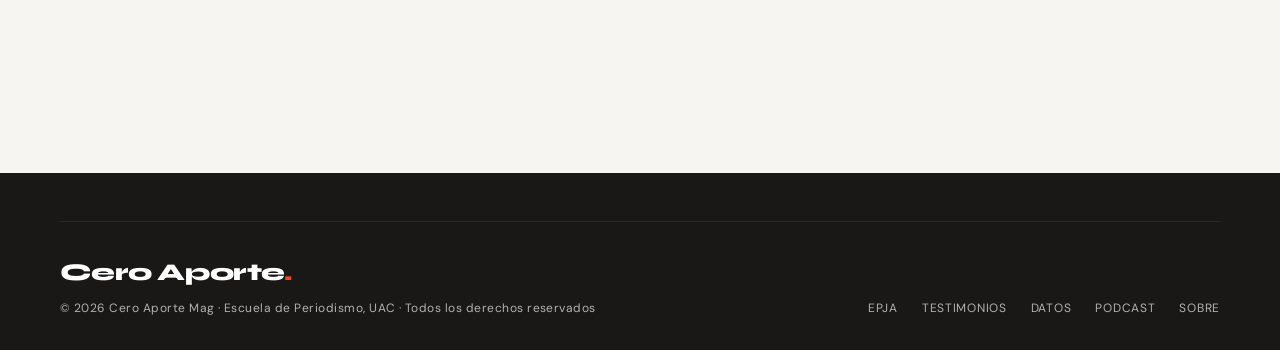
==== commit df11c8f2: "Update index.html" ====
--- a/index.html
+++ b/index.html
@@ -343,7 +343,7 @@
     <div class="stories-grid">
       <!-- CARD PRINCIPAL -->
       <a href="reportaje-epja.html" class="story-card featured reveal">
-                <img class="story-img" src="https://i.imgur.com/ohuOxqa.jpeg" alt="María Yesenia Acuña"
+              <img class="story-img" src="https://i.imgur.com/ohuOxqa.jpeg" alt="María Yesenia Acuña" style="object-position: center 5%;" />
         <div class="story-body">
           <p class="story-rubric">Educación · Investigación</p>
           <h3 class="story-title">"Para el sistema nosotros no existimos"</h3>
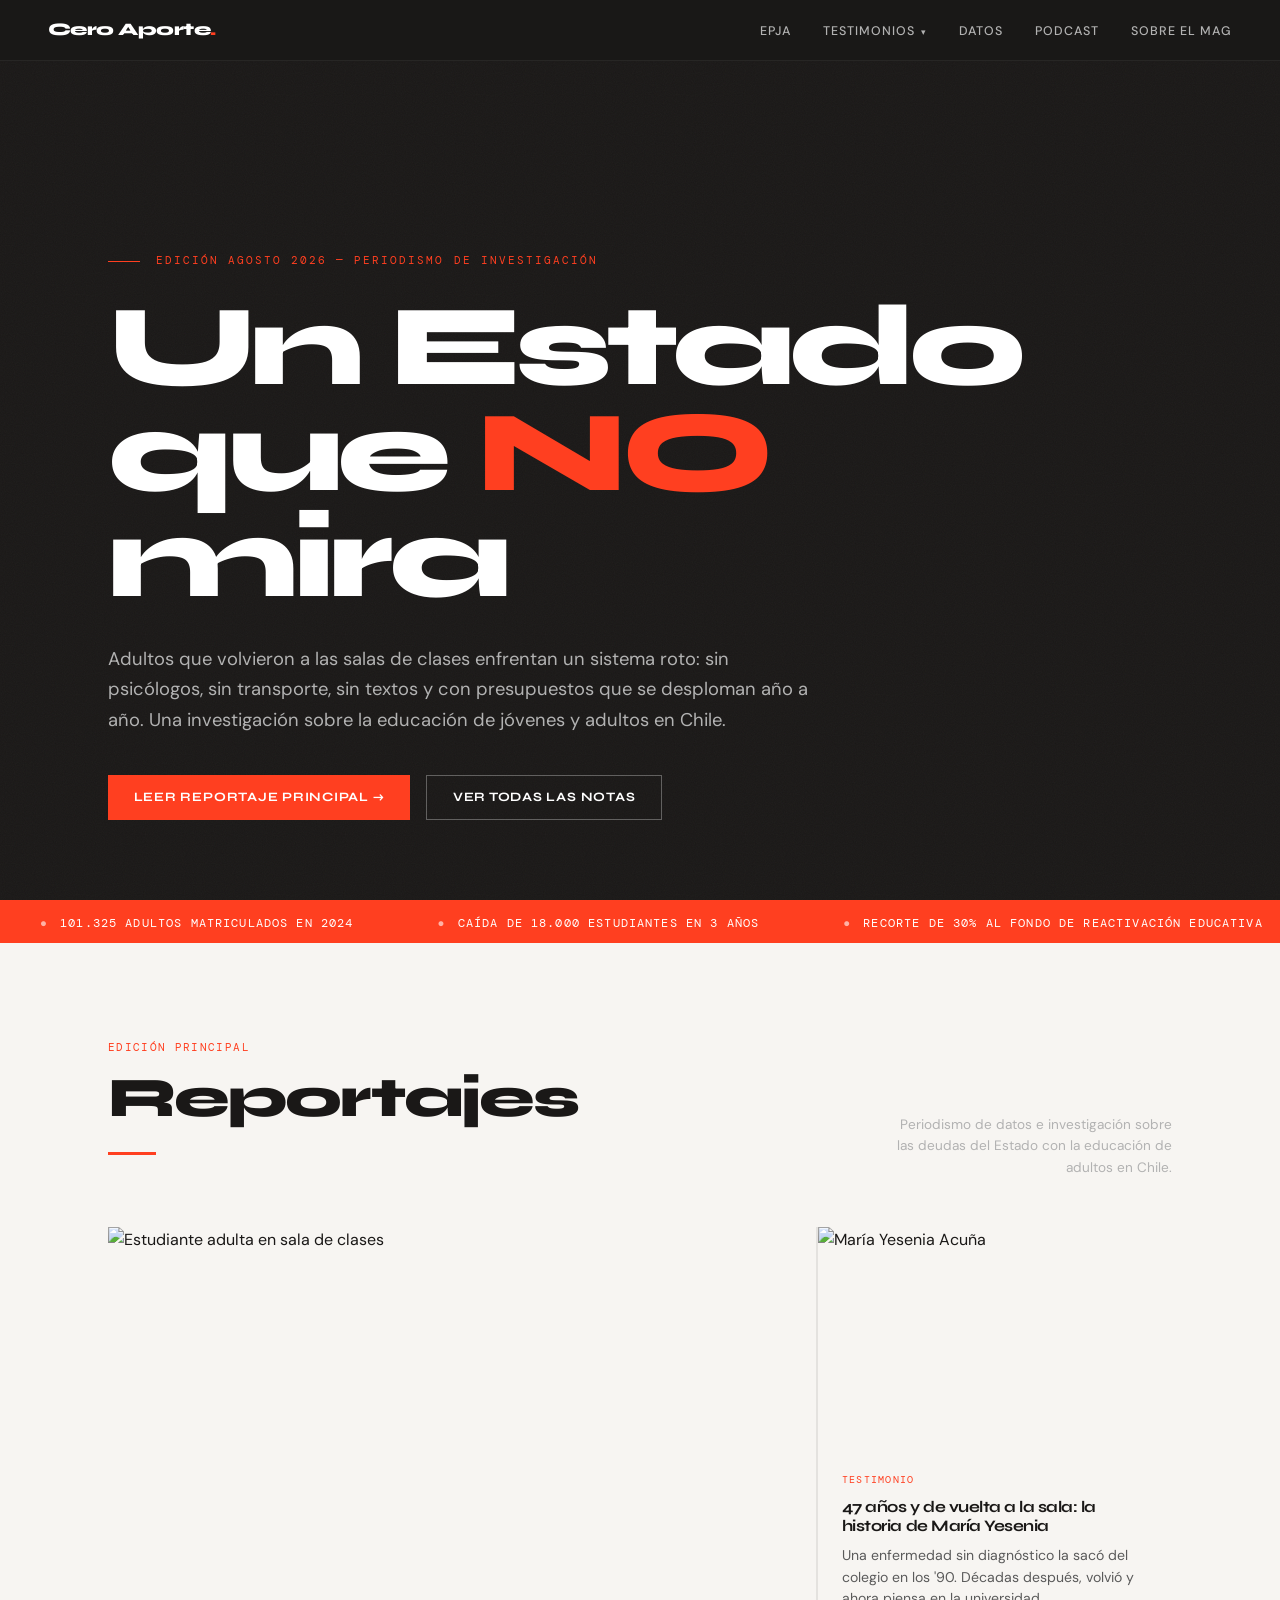
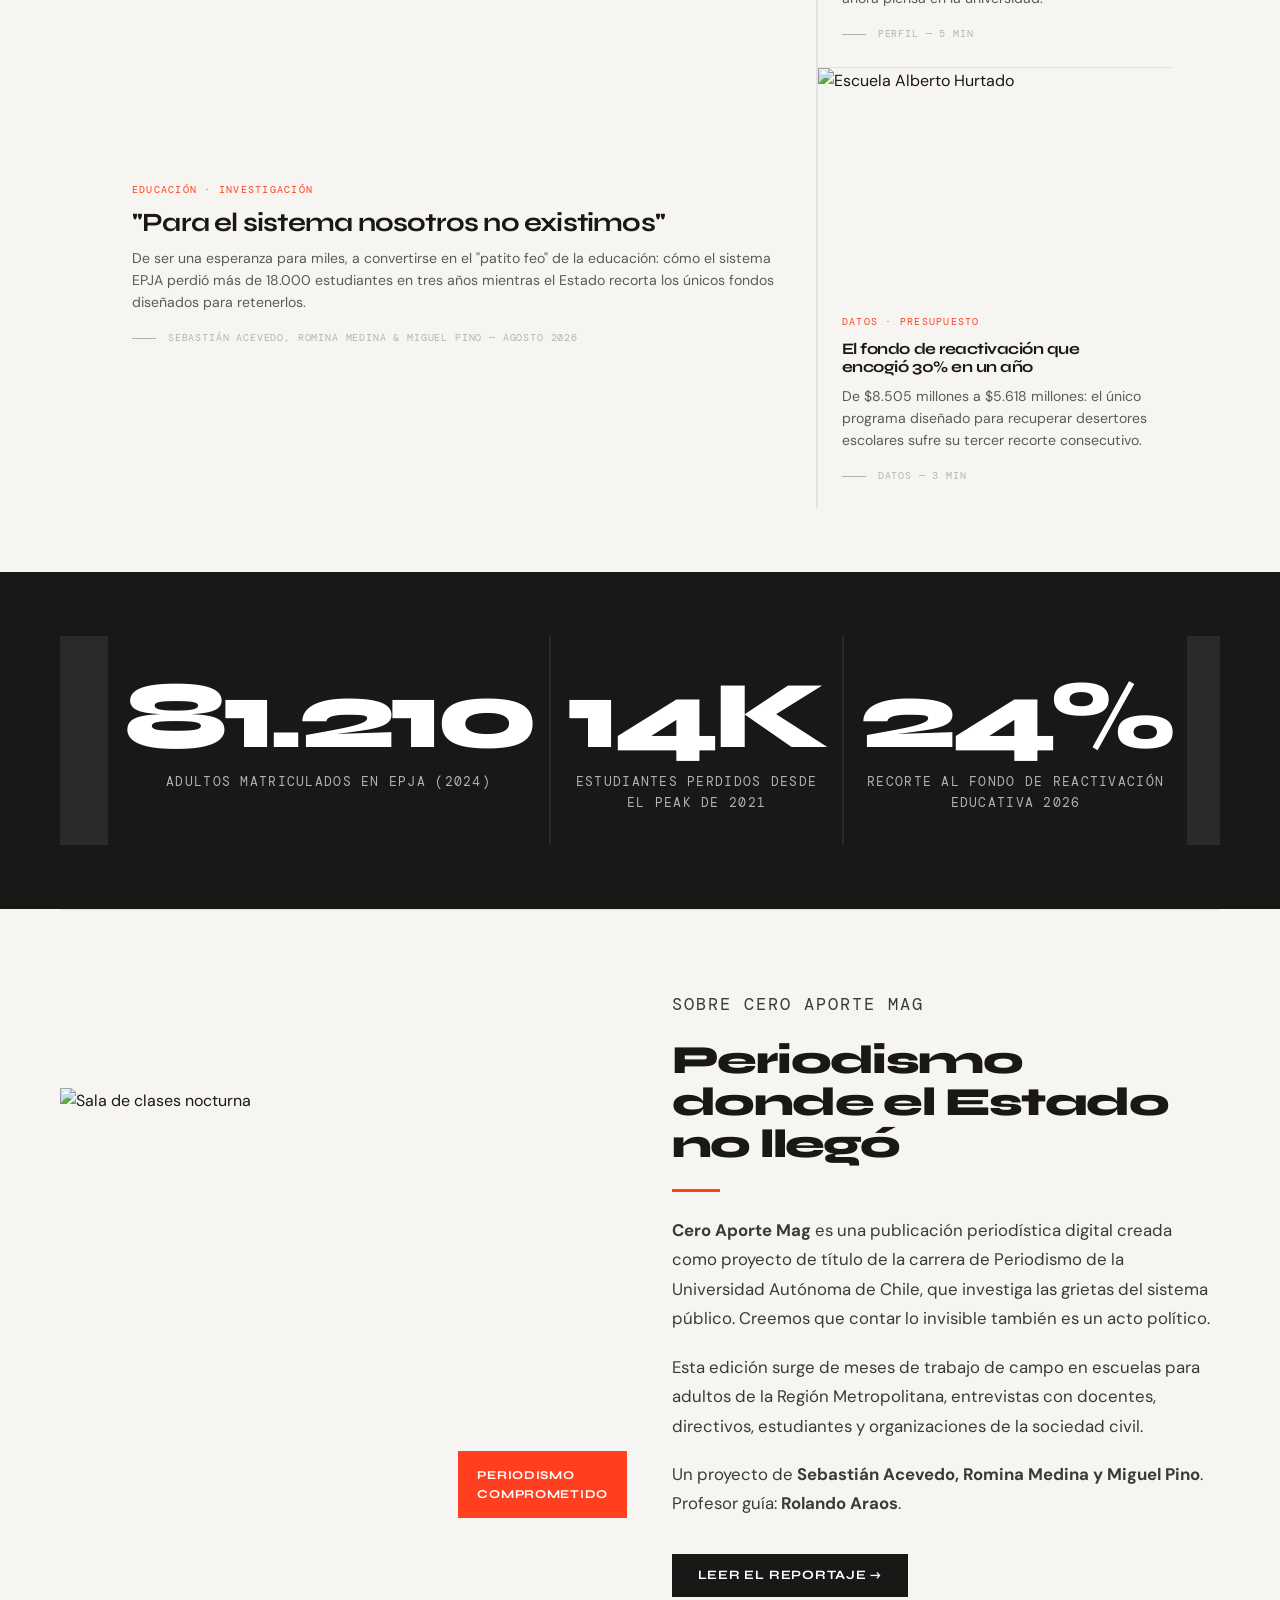
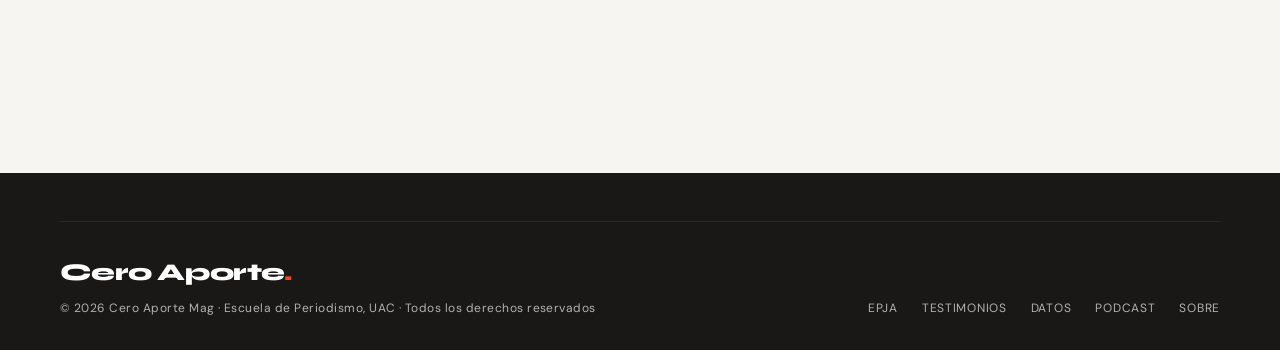
==== commit b0f9d113: "Update index.html" ====
--- a/index.html
+++ b/index.html
@@ -343,7 +343,7 @@
     <div class="stories-grid">
       <!-- CARD PRINCIPAL -->
       <a href="reportaje-epja.html" class="story-card featured reveal">
-              <img class="story-img" src="https://i.imgur.com/ohuOxqa.jpeg" alt="María Yesenia Acuña" style="object-position: center 5%;" />
+                  <img class="story-img" src=https://i.imgur.com/mgB8DC3.jpeg" alt="Estudiante adulta en sala de clases" />
         <div class="story-body">
           <p class="story-rubric">Educación · Investigación</p>
           <h3 class="story-title">"Para el sistema nosotros no existimos"</h3>
@@ -354,7 +354,7 @@
 
       <!-- CARD SECUNDARIA 1 -->
       <a href="testimonios.html" class="story-card reveal">
-        <img class="story-img" src=alt="María Yesenia Acuña" />
+                 <img class="story-img" src="https://i.imgur.com/ohuOxqa.jpeg" alt="María Yesenia Acuña" style="object-position: center 5%;" />
         <div class="story-body">
           <p class="story-rubric">Testimonio</p>
           <h3 class="story-title">47 años y de vuelta a la sala: la historia de María Yesenia</h3>
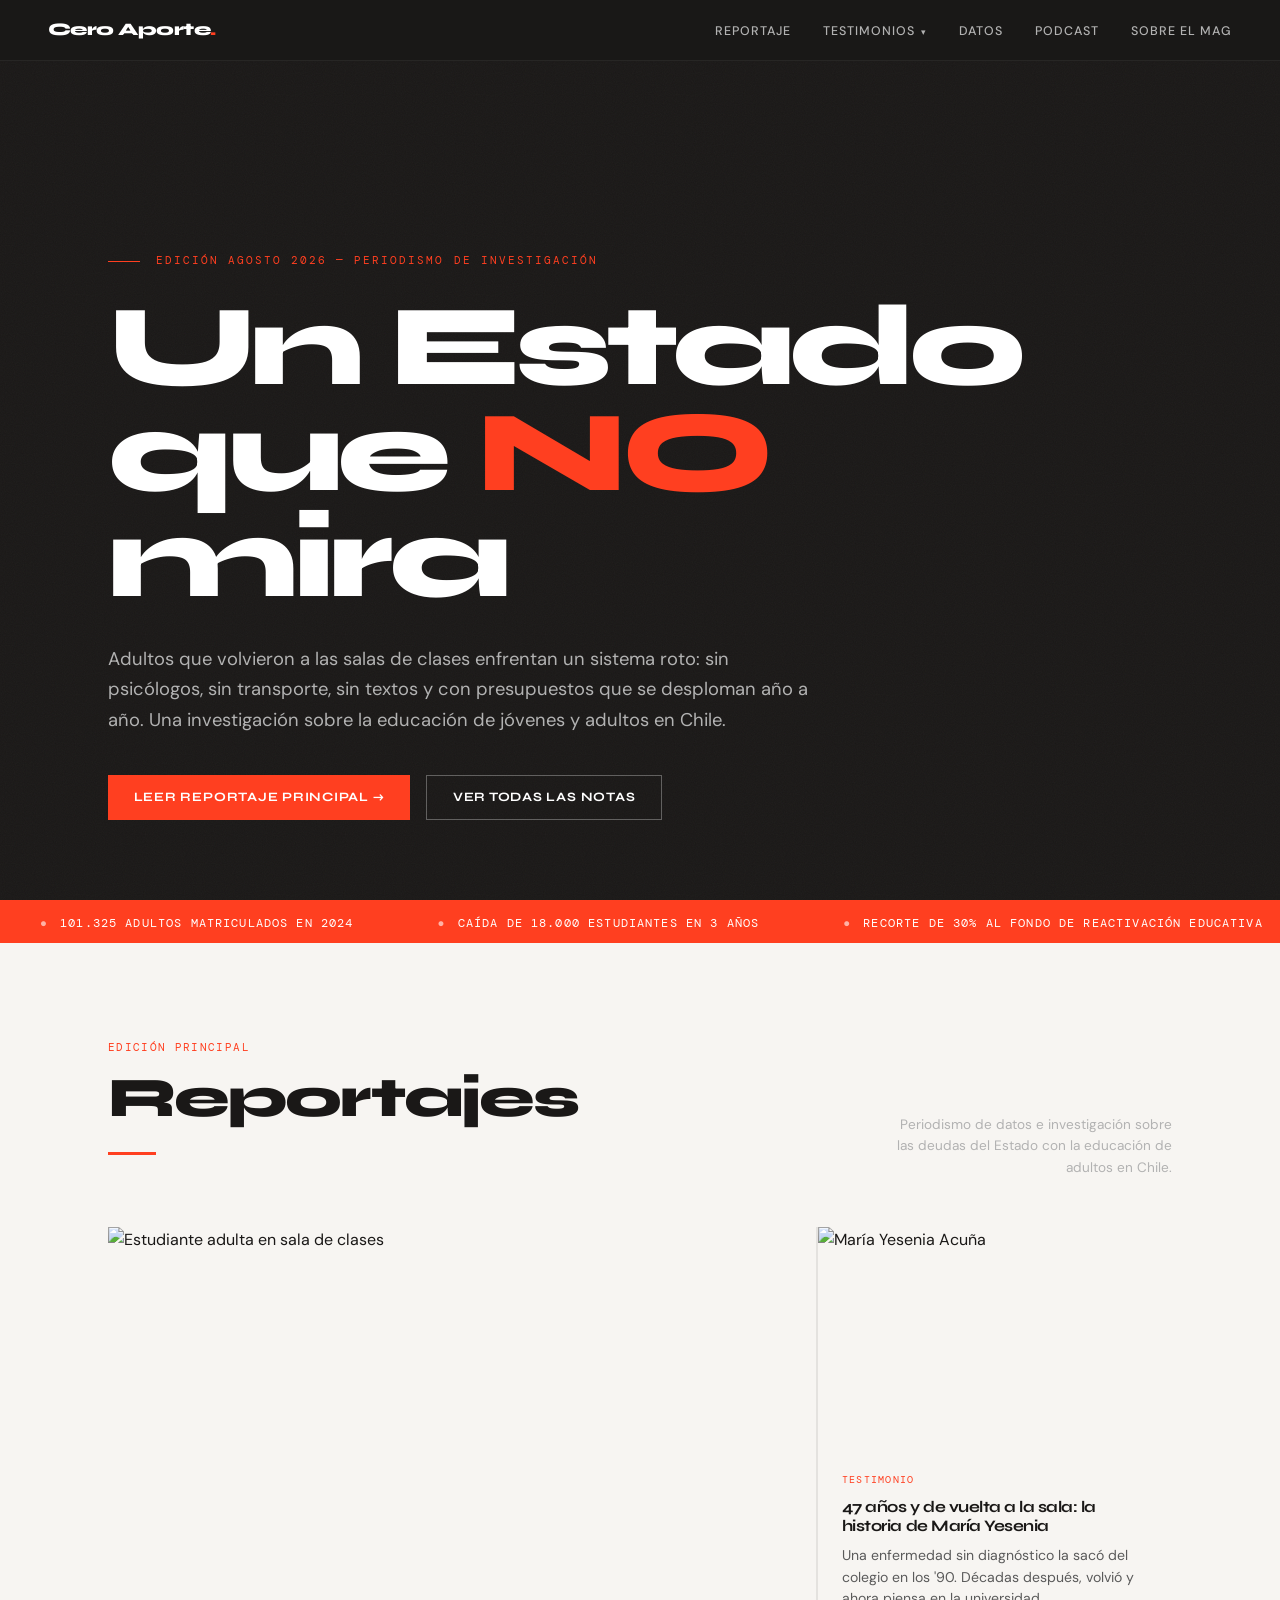
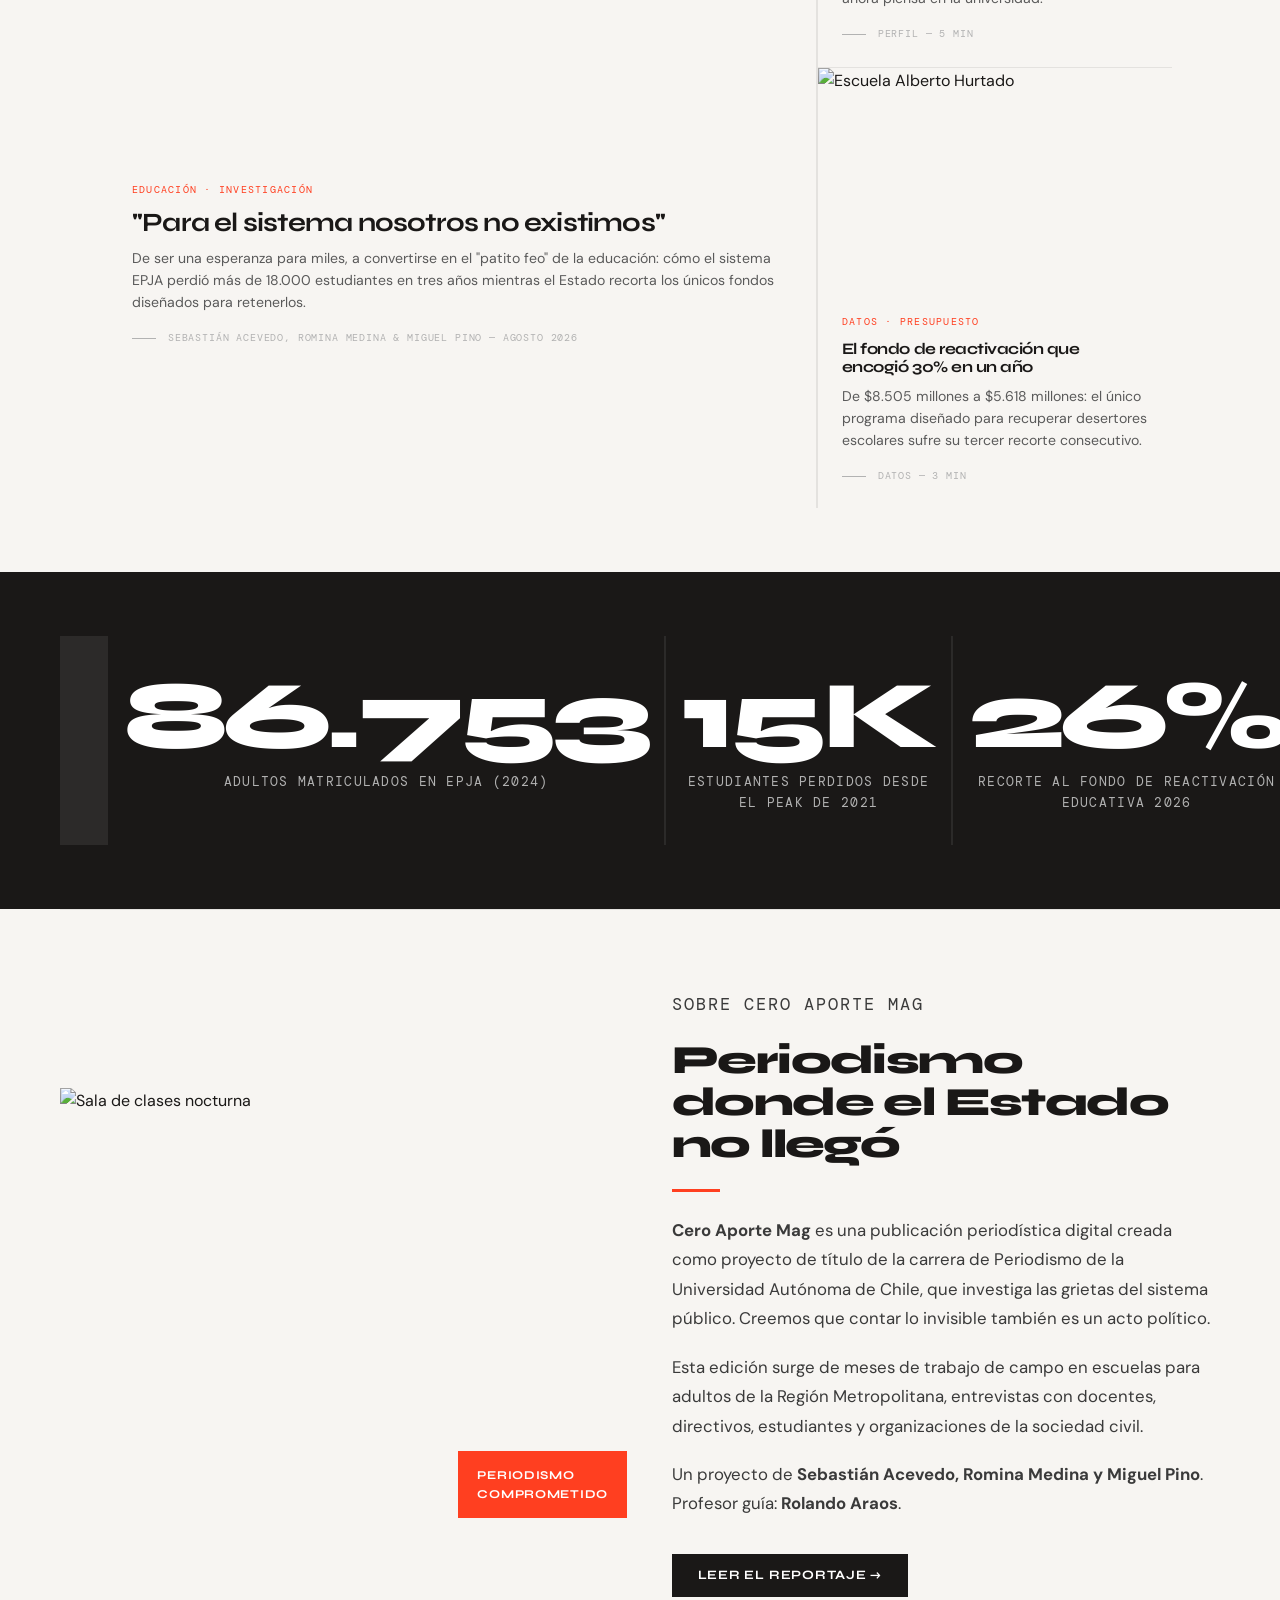
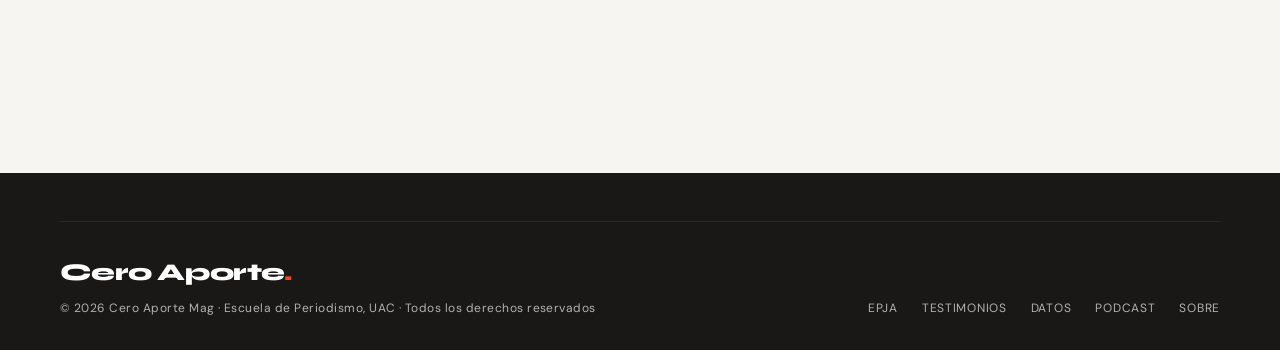
==== commit 8e75e6de: "Update index.html" ====
--- a/index.html
+++ b/index.html
@@ -278,7 +278,7 @@
 <nav class="nav">
   <a href="index.html" class="nav-logo">Cero Aporte<span>.</span></a>
   <ul class="nav-links">
-    <li><a href="reportaje-epja.html">EPJA</a></li>
+    <li><a href="reportaje-epja.html">Reportaje</a></li>
     <li class="nav-dropdown">
       <a href="testimonios.html">Testimonios</a>
       <ul class="nav-submenu">
--- a/style.css
+++ b/style.css
@@ -459,3 +459,57 @@
 .escuela-titulo { scroll-margin-top: 6rem; }
 /* Página actual en el menú */
 .nav-links a[aria-current="page"] { color: var(--white); }
+
+/* ---- MENÚ EN CELULAR (botón hamburguesa) ---- */
+.nav-toggle { display: none; }
+@media (max-width: 768px) {
+  .nav-toggle {
+    display: flex;
+    align-items: center;
+    justify-content: center;
+    width: 2.75rem;
+    height: 2.75rem;
+    margin-right: -0.6rem;
+    background: none;
+    border: 0;
+    color: var(--white);
+    cursor: pointer;
+  }
+  .nav-toggle svg { width: 1.5rem; height: 1.5rem; }
+  .nav-links {
+    display: none;
+    position: absolute;
+    top: 100%;
+    left: 0;
+    right: 0;
+    flex-direction: column;
+    gap: 0;
+    background: rgba(26,24,23,0.99);
+    border-bottom: 1px solid rgba(255,255,255,0.08);
+    padding: 0.5rem 0 1rem;
+    max-height: calc(100vh - 4rem);
+    overflow-y: auto;
+  }
+  .nav.menu-open .nav-links { display: flex; }
+  .nav-links > li > a {
+    display: block;
+    padding: 0.9rem clamp(1.5rem, 5vw, 3rem);
+    font-size: 0.9rem;
+  }
+  .nav-dropdown > a::after { content: none; }
+  .nav-submenu {
+    position: static;
+    opacity: 1;
+    visibility: visible;
+    transform: none;
+    min-width: 0;
+    background: none;
+    border-top: 0;
+    padding: 0 0 0.4rem;
+  }
+  .nav-submenu::before { display: none; }
+  .nav-submenu a {
+    padding: 0.55rem clamp(1.5rem, 5vw, 3rem) 0.55rem calc(clamp(1.5rem, 5vw, 3rem) + 1rem);
+    font-size: 0.85rem;
+  }
+}
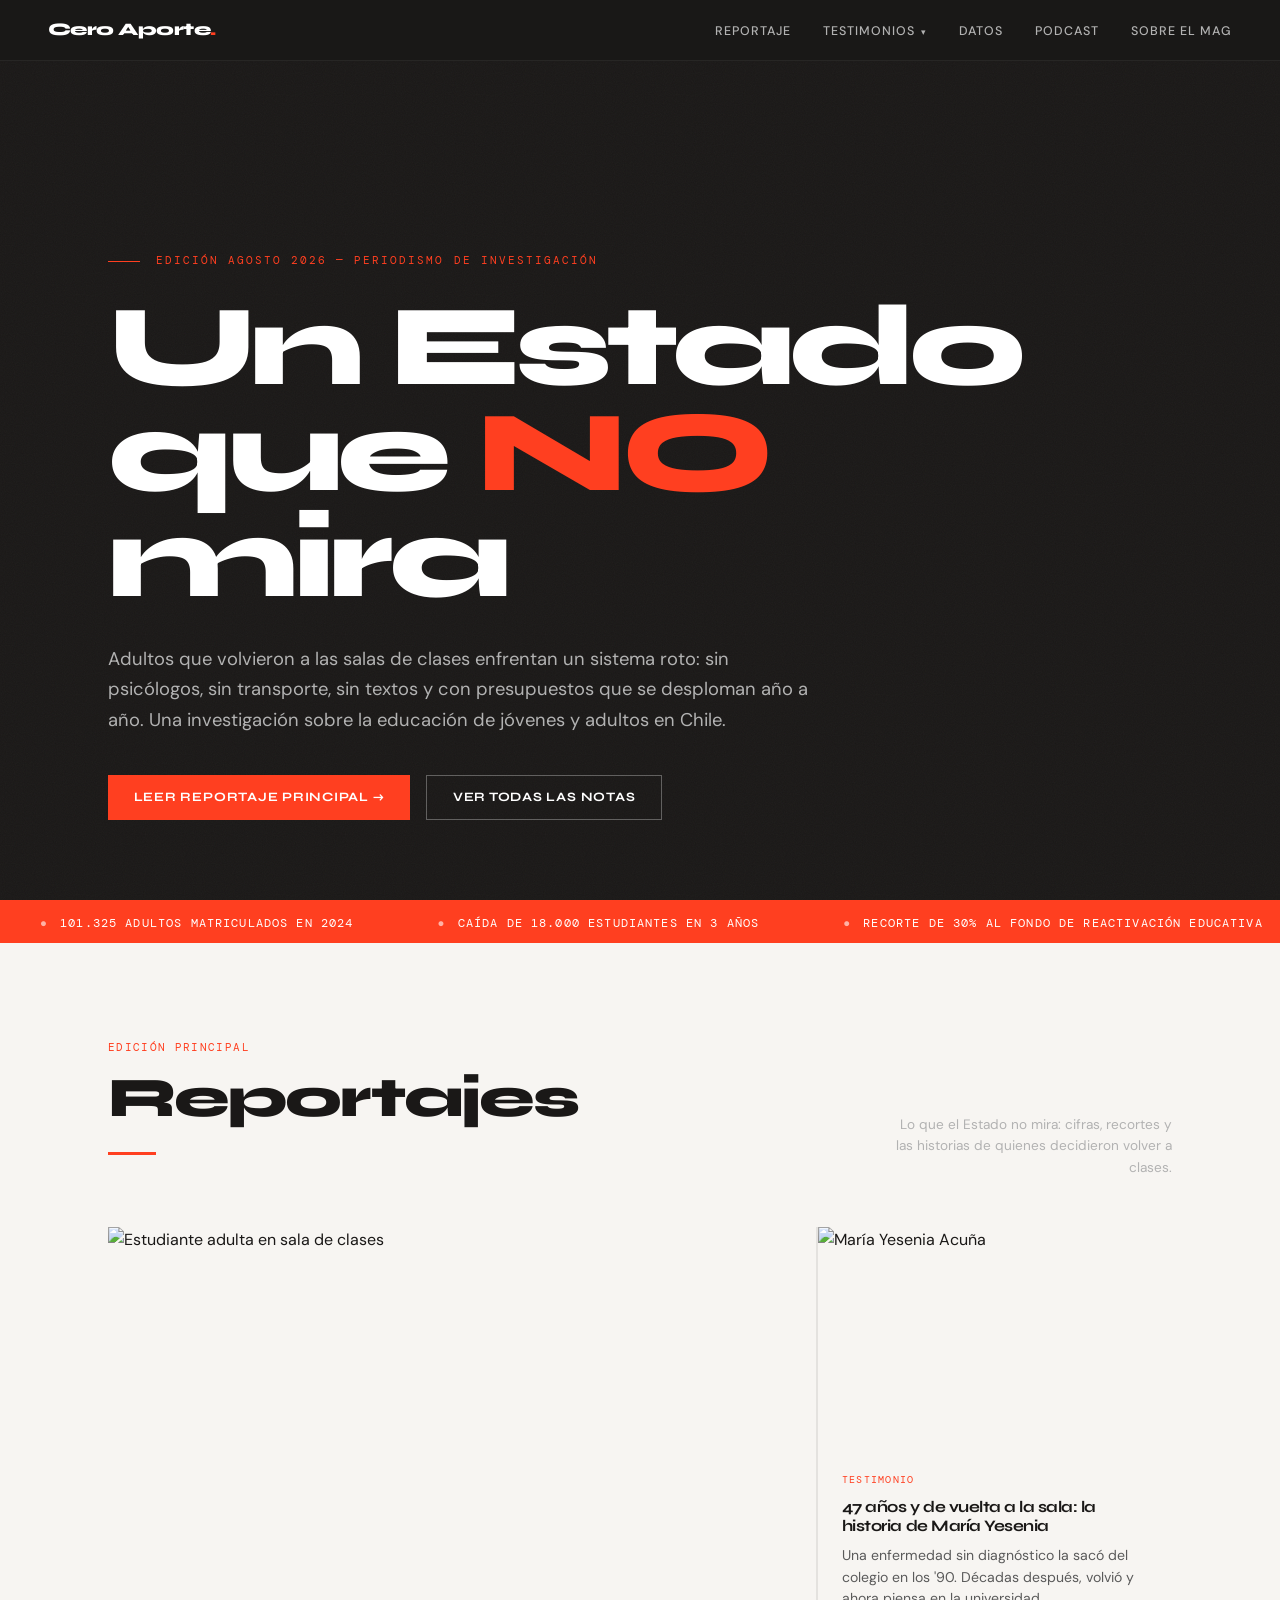
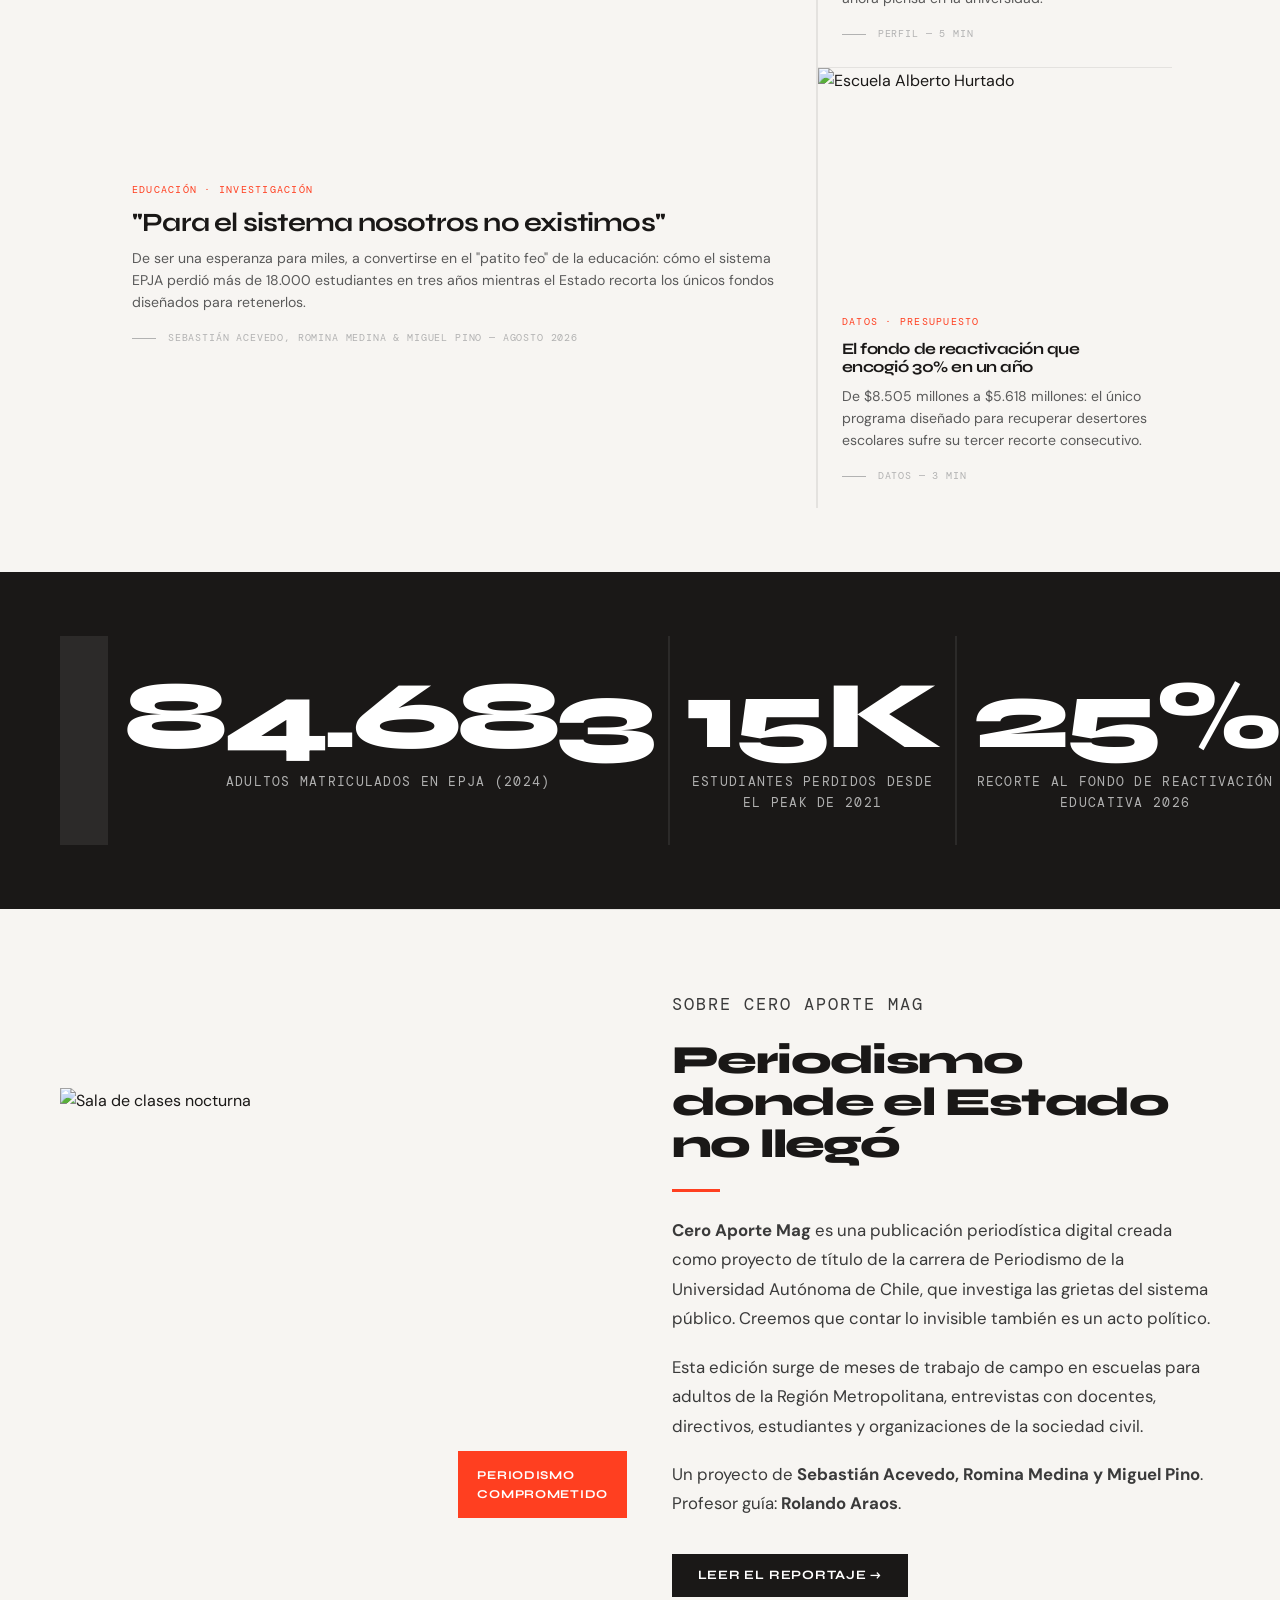
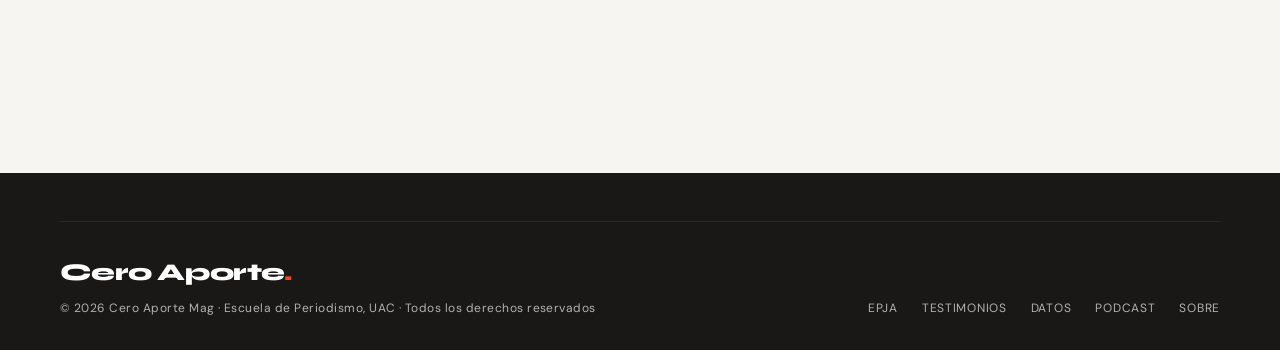
==== commit 634a5bc5: "Update index.html" ====
--- a/index.html
+++ b/index.html
@@ -336,7 +336,7 @@
         <div class="rule-red"></div>
       </div>
       <p style="font-size:0.85rem;color:var(--greige);max-width:32ch;text-align:right;line-height:1.6;">
-        Periodismo de datos e investigación sobre las deudas del Estado con la educación de adultos en Chile.
+                Lo que el Estado no mira: cifras, recortes y las historias de quienes decidieron volver a clases.
       </p>
     </div>
 
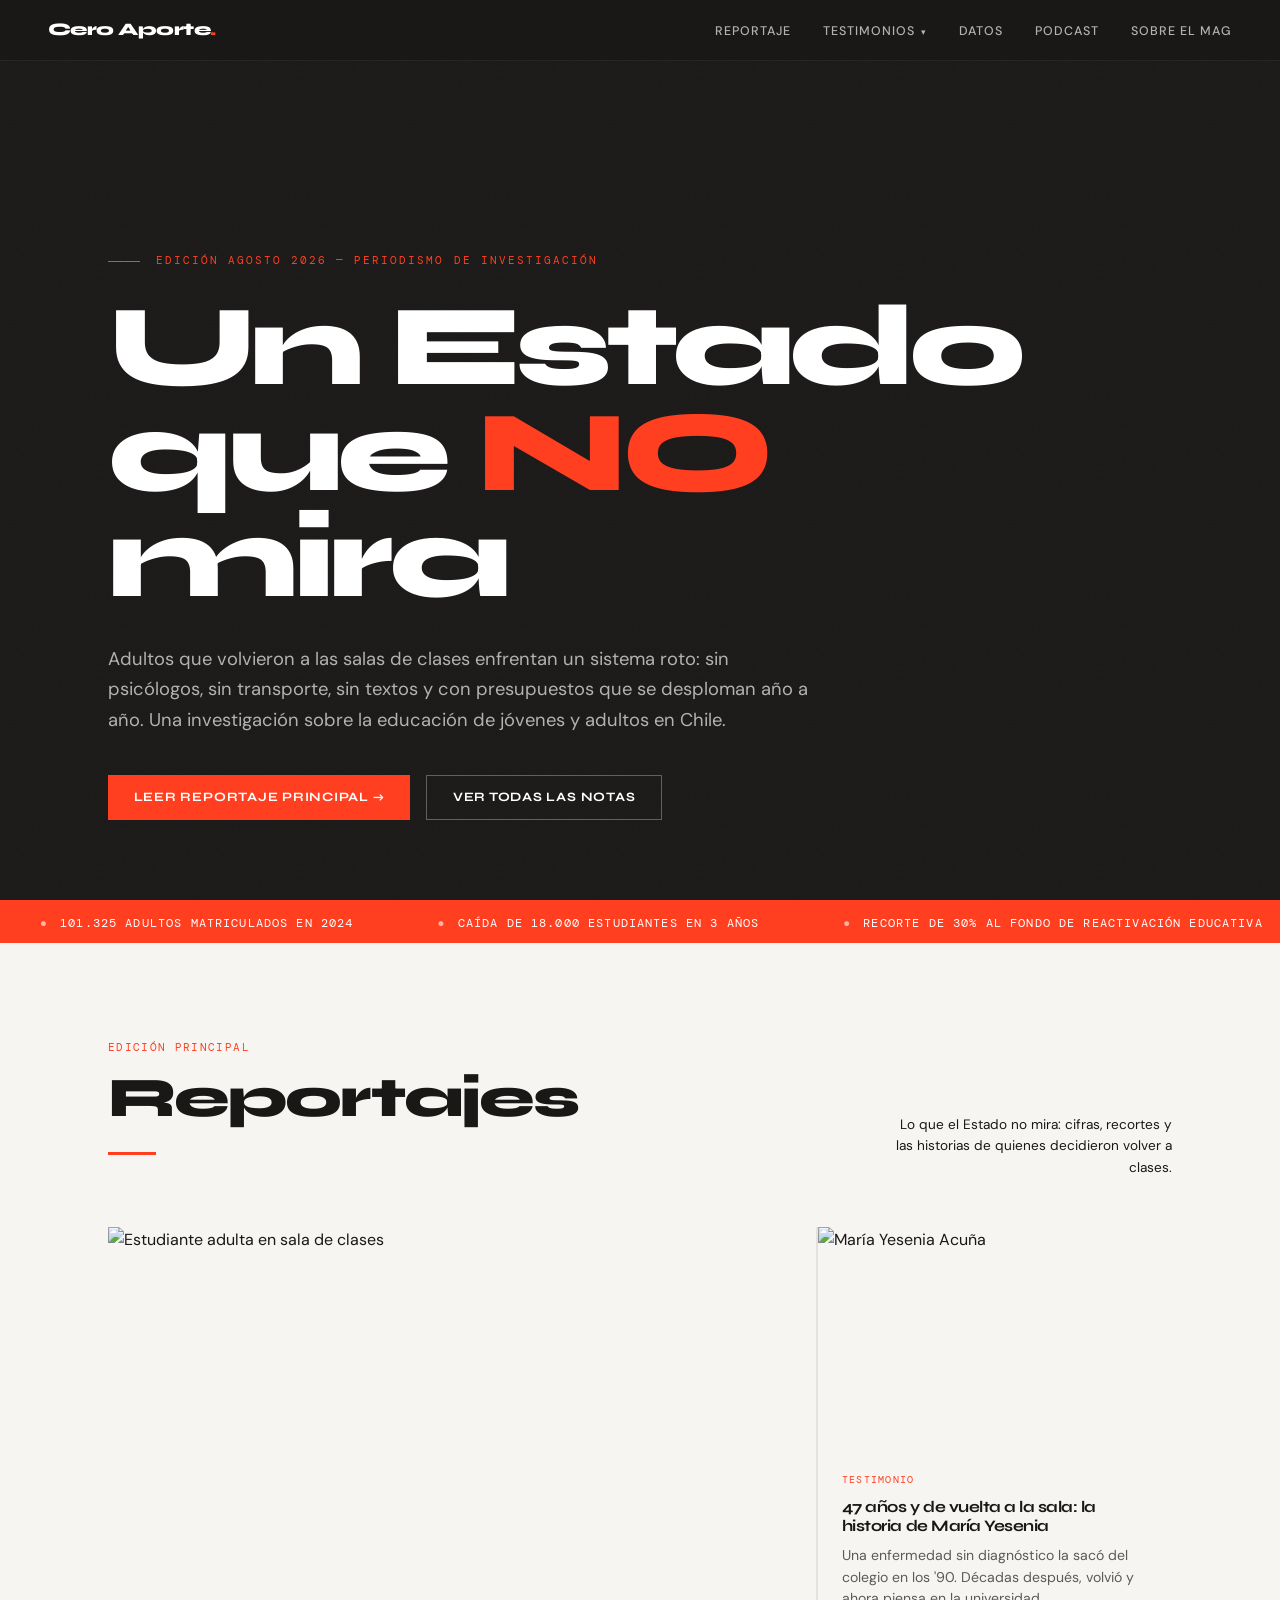
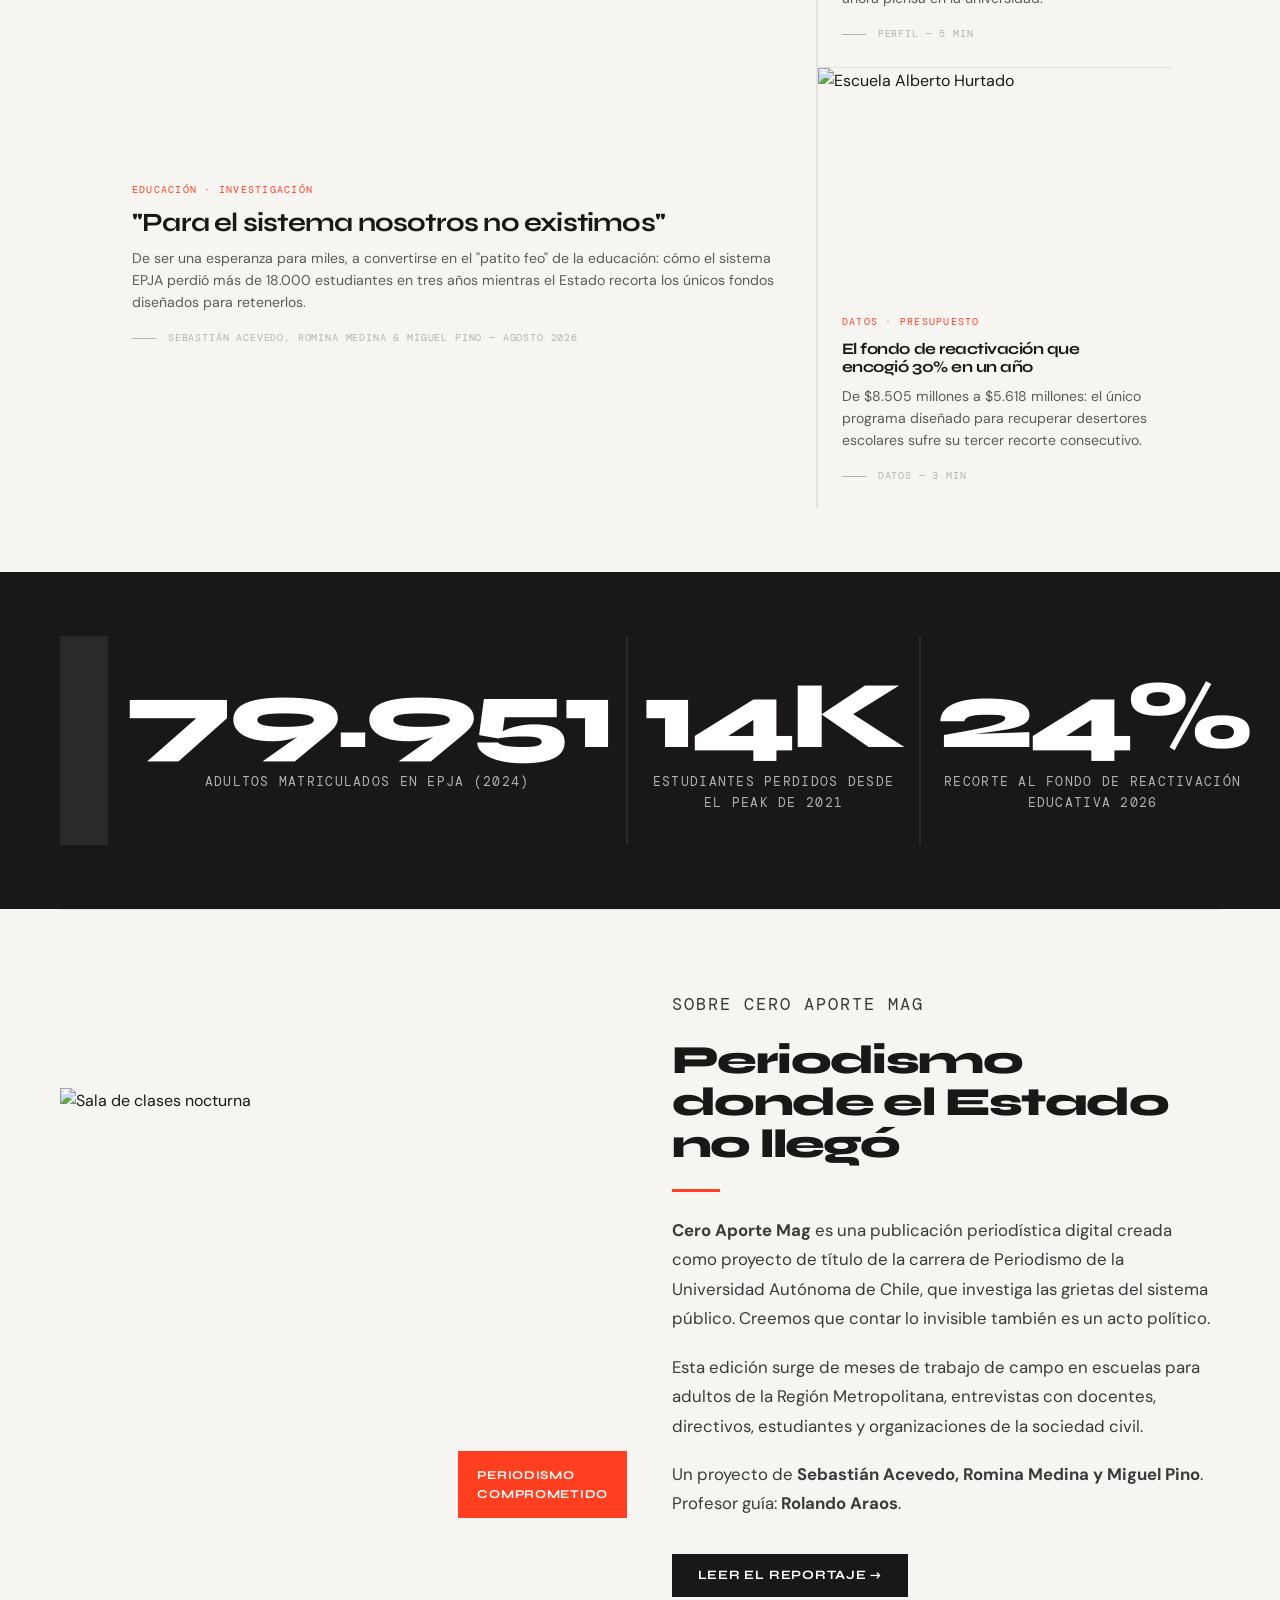
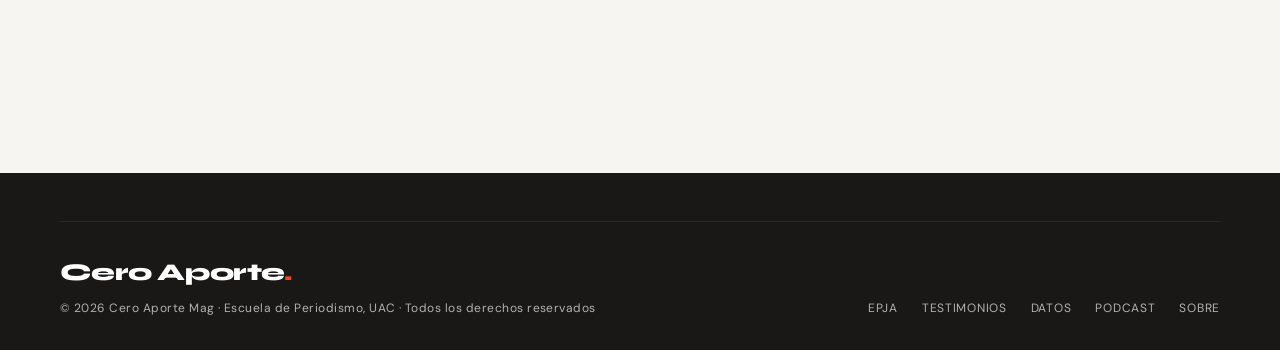
==== commit 8c808ed5: "Update index.html" ====
--- a/index.html
+++ b/index.html
@@ -335,7 +335,7 @@
         <h2 class="section-title">Reportajes</h2>
         <div class="rule-red"></div>
       </div>
-      <p style="font-size:0.85rem;color:var(--greige);max-width:32ch;text-align:right;line-height:1.6;">
+      <p style="font-size:0.85rem;color:var(--black);max-width:32ch;text-align:right;line-height:1.6;">
                 Lo que el Estado no mira: cifras, recortes y las historias de quienes decidieron volver a clases.
       </p>
     </div>
